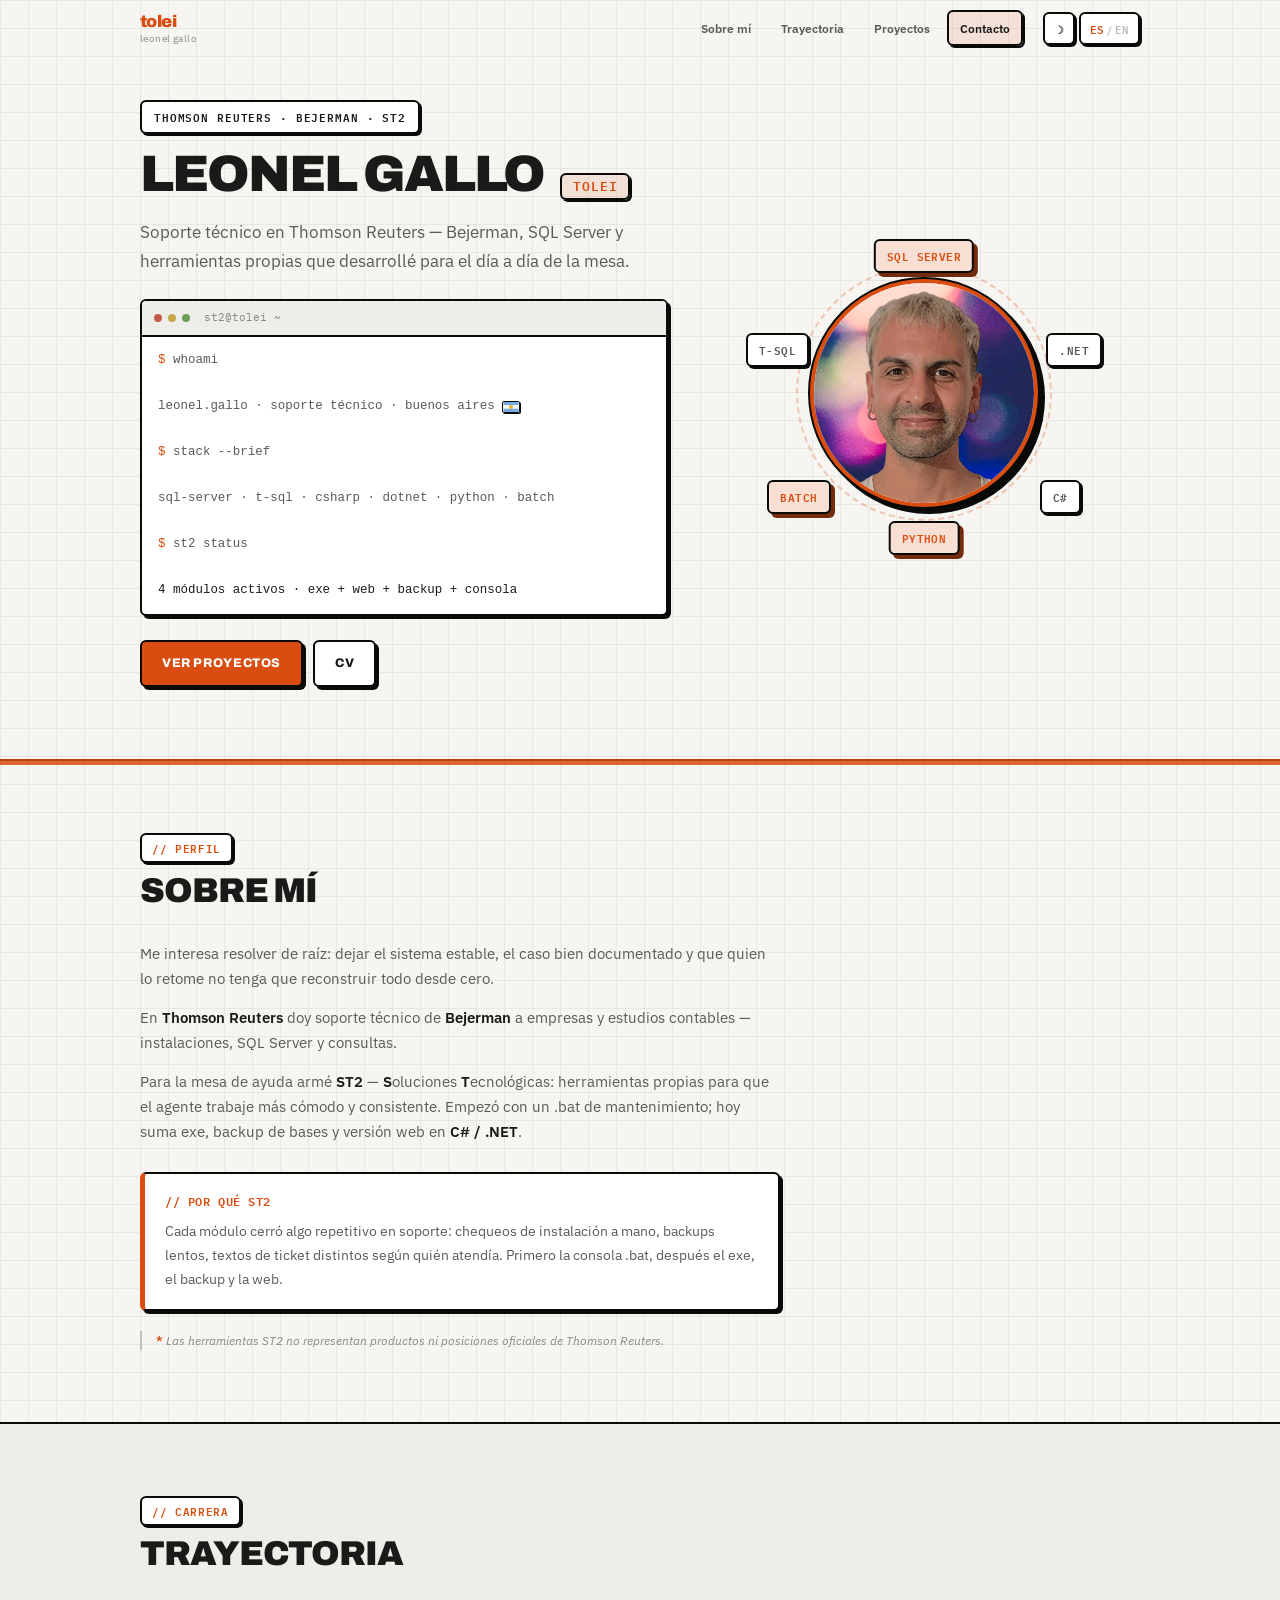
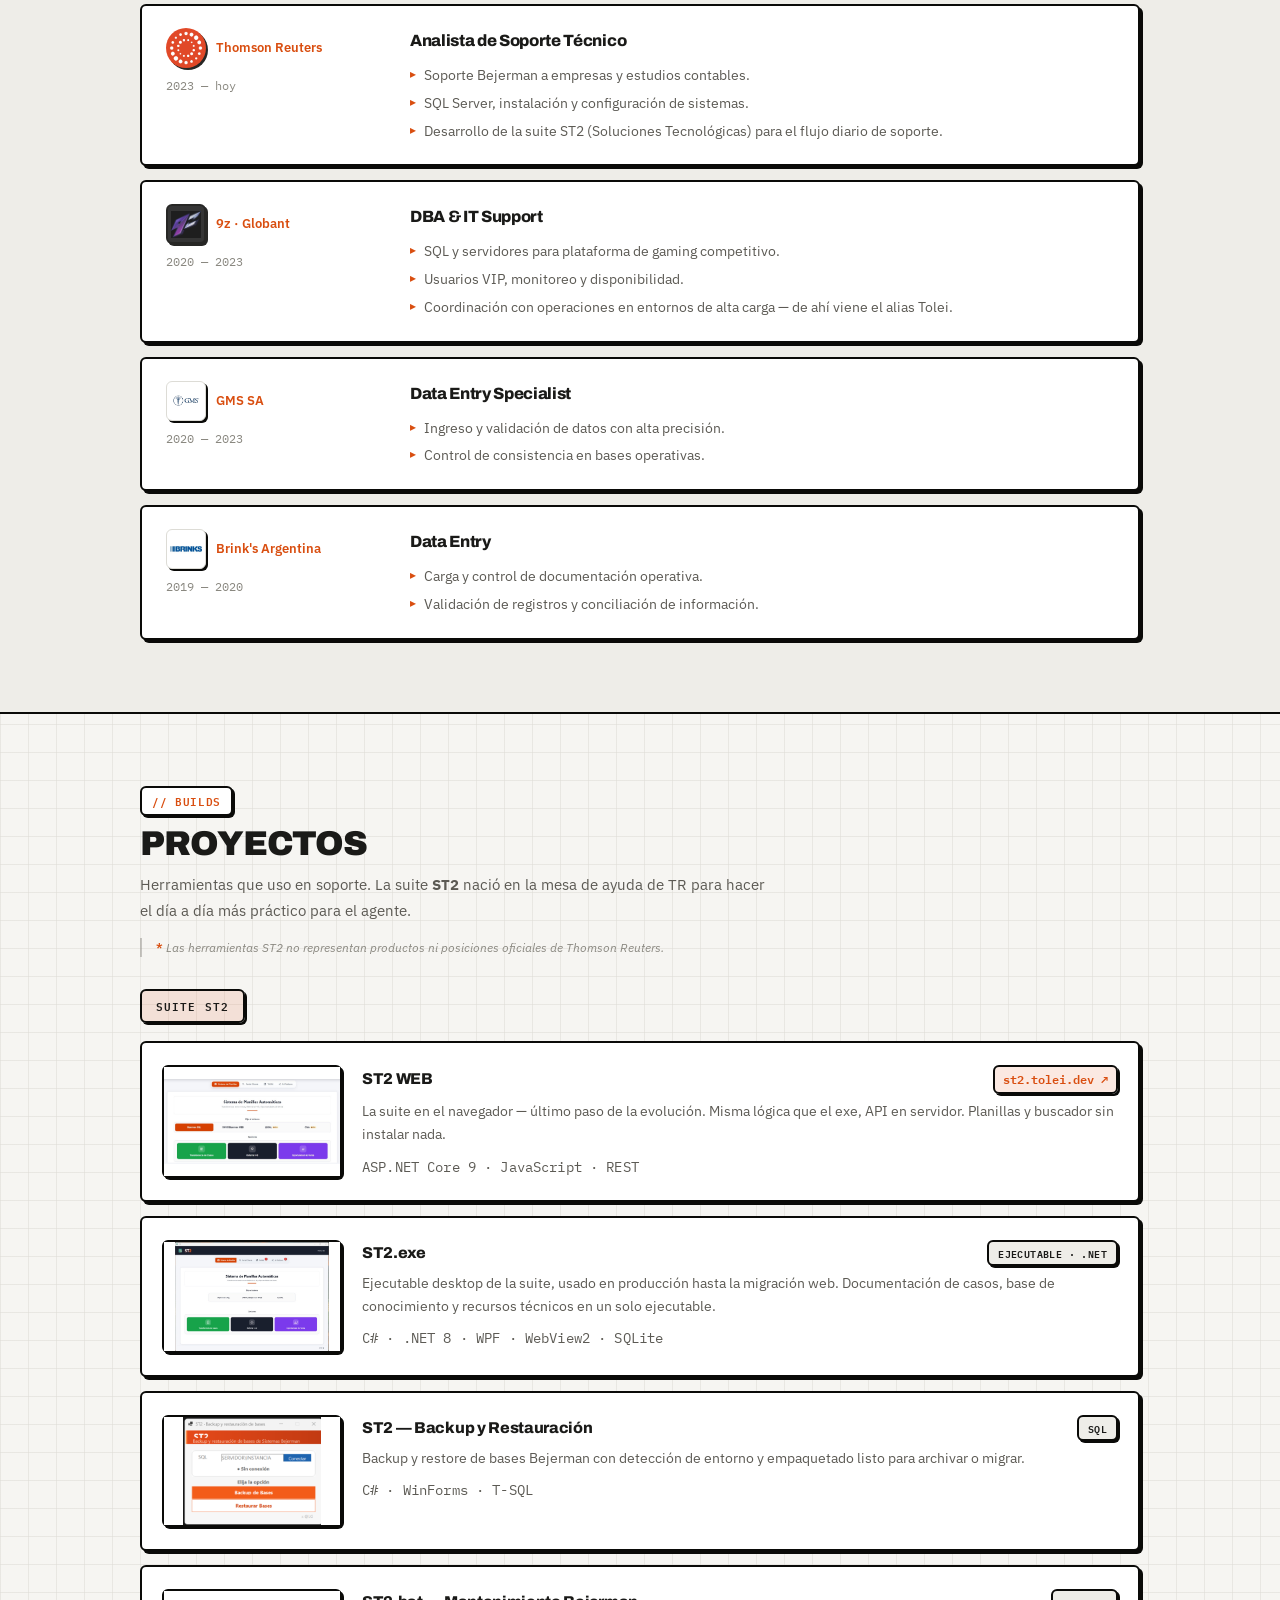
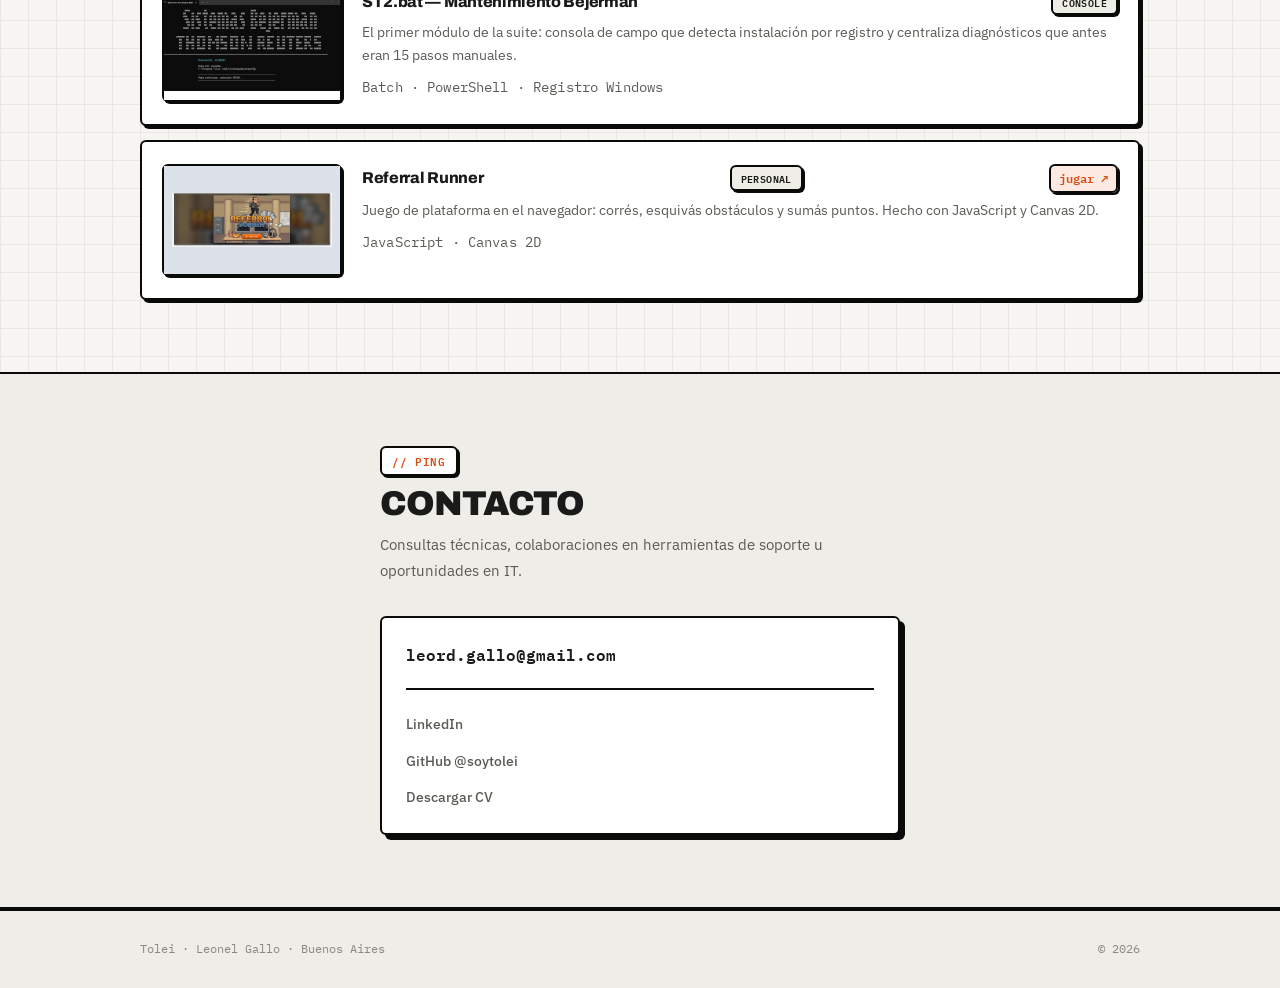
==== index.html @ 87547067 "Corregir Brinks a solo años, whoami con buenos aires + bandera y copy neutro. Separa ubicación del w" ====
<!DOCTYPE html>
<html lang="es" data-theme="light">
<head>
    <meta charset="UTF-8">
    <meta name="viewport" content="width=device-width, initial-scale=1.0">
    <title>Tolei | Leonel Gallo — Soporte IT, SQL & .NET</title>
    <meta name="description" content="Portfolio de Tolei (Leonel Gallo). Soporte Bejerman en Thomson Reuters, SQL Server y suite ST2 (.NET / Python). Buenos Aires.">
    <link rel="preconnect" href="https://fonts.googleapis.com">
    <link rel="preconnect" href="https://fonts.gstatic.com" crossorigin>
    <link href="https://fonts.googleapis.com/css2?family=Archivo:wght@700;800;900&family=Archivo+Black&family=IBM+Plex+Mono:wght@400;500;600&family=IBM+Plex+Sans:wght@400;500;600;700&display=swap" rel="stylesheet">
    <meta name="theme-color" content="#f6f5f2">
    <link rel="stylesheet" href="style.css">
    <script>
        (function () {
            var theme = localStorage.getItem('tolei-portfolio-theme') || 'light';
            document.documentElement.setAttribute('data-theme', theme);
        })();
    </script>
</head>
<body>
    <header class="site-header" id="navbar">
        <div class="wrap header-inner">
            <a href="#" class="brand">
                <span class="brand-mark">tolei</span>
                <span class="brand-sub" data-i18n="logo_sub">leonel gallo</span>
            </a>
            <button class="nav-toggle" aria-label="Menú" aria-expanded="false">
                <span></span><span></span>
            </button>
            <div class="header-end">
                <nav class="site-nav" aria-label="Principal">
                    <a href="#about" class="nav-link" data-i18n="nav_about">Sobre mí</a>
                    <a href="#experience" class="nav-link" data-i18n="nav_experience">Trayectoria</a>
                    <a href="#projects" class="nav-link" data-i18n="nav_projects">Proyectos</a>
                    <a href="#contact" class="nav-link" data-i18n="nav_contact">Contacto</a>
                </nav>
                <div class="header-utils">
                    <button class="util-btn theme-toggle" type="button" aria-label="Activar modo oscuro" data-theme="light">
                        <span class="theme-icon theme-icon-sun" aria-hidden="true">☀</span>
                        <span class="theme-icon theme-icon-moon" aria-hidden="true">☽</span>
                    </button>
                    <button class="util-btn lang-toggle" type="button" data-lang="es" aria-label="Cambiar idioma">
                        <span class="lang-label">ES</span><span class="lang-sep">/</span><span class="lang-alt">EN</span>
                    </button>
                </div>
            </div>
        </div>
    </header>

    <main>
        <section class="hero">
            <div class="wrap hero-layout">
                <div class="hero-main">
                    <p class="hero-eyebrow" data-i18n="hero_badge">Thomson Reuters · Bejerman · ST2</p>
                    <h1 class="hero-title">
                        <span class="hero-name" data-i18n="hero_name">Leonel Gallo</span>
                        <span class="hero-alias" data-i18n="hero_alias">Tolei</span>
                    </h1>
                    <p class="hero-lead" data-i18n="hero_subtitle">Soporte técnico en Thomson Reuters — Bejerman, SQL Server y herramientas propias que desarrollé para el día a día de la mesa.</p>
                    <div class="terminal" aria-label="Resumen técnico">
                        <div class="terminal-bar">
                            <span class="terminal-dot"></span>
                            <span class="terminal-dot"></span>
                            <span class="terminal-dot"></span>
                            <span class="terminal-title">st2@tolei ~</span>
                        </div>
                        <pre class="terminal-body"><code><span class="t-block"><span class="t-prompt">$</span> <span data-i18n="term_cmd1">whoami</span></span>
<span class="t-block t-out"><span data-i18n="term_out1">leonel.gallo · soporte técnico ·</span> <span class="t-loc"><span data-i18n="term_loc">buenos aires</span><img src="assets/flag-ar.svg" alt="" class="t-flag" width="18" height="12"></span></span>
<span class="t-block"><span class="t-prompt">$</span> <span data-i18n="term_cmd2">stack --brief</span></span>
<span class="t-block t-out" data-i18n="term_out2">sql-server · t-sql · csharp · dotnet · python · batch</span>
<span class="t-block"><span class="t-prompt">$</span> <span data-i18n="term_cmd3">st2 status</span></span>
<span class="t-block t-out t-accent" data-i18n="term_out3">4 módulos activos · exe + web + backup + consola</span></code></pre>
                    </div>
                    <div class="hero-actions">
                        <a href="#projects" class="btn btn-primary" data-i18n="hero_cta_projects">Ver proyectos</a>
                        <a href="CV2026.pdf" class="btn btn-ghost" download data-i18n="hero_cta_cv">CV</a>
                    </div>
                </div>
                <div class="hero-visual" aria-hidden="false">
                    <div class="avatar-ring">
                        <img src="leonel-photo.png" alt="Leonel Gallo — Tolei" class="avatar-img" width="232" height="232" loading="eager">
                    </div>
                    <div class="hero-chips" aria-hidden="true">
                        <span class="chip chip--accent" data-i18n="chip_sql">SQL Server</span>
                        <span class="chip" data-i18n="chip_dotnet">.NET</span>
                        <span class="chip" data-i18n="chip_csharp">C#</span>
                        <span class="chip chip--accent" data-i18n="chip_batch">Batch</span>
                        <span class="chip" data-i18n="chip_tsql">T-SQL</span>
                        <span class="chip chip--accent" data-i18n="chip_python">Python</span>
                    </div>
                </div>
            </div>
        </section>

        <section id="about" class="block">
            <div class="wrap">
                <header class="block-head">
                    <p class="block-eyebrow" data-i18n="about_eyebrow">// perfil</p>
                    <h2 class="block-title" data-i18n="about_title">Sobre mí</h2>
                </header>
                <div class="prose">
                    <p data-i18n="about_p1">Me interesa resolver de raíz: dejar el sistema estable, el caso bien documentado y que quien lo retome no tenga que reconstruir todo desde cero.</p>
                    <p data-i18n="about_p2">En <strong>Thomson Reuters</strong> doy soporte técnico de <strong>Bejerman</strong> a empresas y estudios contables — instalaciones, SQL Server y consultas.</p>
                    <p data-i18n="about_p3">Para la mesa de ayuda armé <strong>ST2</strong> — <strong>S</strong>oluciones <strong>T</strong>ecnológicas: herramientas propias para que el agente trabaje más cómodo y consistente. Empezó con un .bat de mantenimiento; hoy suma exe, backup de bases y versión web en <strong>C# / .NET</strong>.</p>
                </div>
                <aside class="note-card">
                    <p class="note-label" data-i18n="note_label">// por qué ST2</p>
                    <p data-i18n="note_body">Cada módulo cerró algo repetitivo en soporte: chequeos de instalación a mano, backups lentos, textos de ticket distintos según quién atendía. Primero la consola .bat, después el exe, el backup y la web.</p>
                </aside>
                <p class="disclaimer" data-i18n="st2_disclaimer">Las herramientas ST2 no representan productos ni posiciones oficiales de Thomson Reuters.</p>
            </div>
        </section>

        <section id="experience" class="block block--alt">
            <div class="wrap">
                <header class="block-head">
                    <p class="block-eyebrow" data-i18n="exp_eyebrow">// carrera</p>
                    <h2 class="block-title" data-i18n="exp_title">Trayectoria</h2>
                </header>
                <ol class="exp-list">
                    <li class="exp-row">
                        <div class="exp-meta">
                            <div class="exp-brand">
                                <a href="https://www.linkedin.com/company/thomson-reuters-argentina/" class="exp-logo-link" target="_blank" rel="noopener noreferrer" aria-label="Thomson Reuters en LinkedIn">
                                    <img src="assets/logos/thomson-reuters.png" alt="" class="exp-logo exp-logo--tr" width="40" height="40" loading="lazy">
                                </a>
                                <span class="exp-org">Thomson Reuters</span>
                            </div>
                            <time>2023 — <span data-i18n="exp_present">hoy</span></time>
                        </div>
                        <div class="exp-body">
                            <h3 data-i18n="exp_tr_title">Analista de Soporte Técnico</h3>
                            <ul>
                                <li data-i18n="exp_tr_b1">Soporte Bejerman a empresas y estudios contables.</li>
                                <li data-i18n="exp_tr_b2">SQL Server, instalación y configuración de sistemas.</li>
                                <li data-i18n="exp_tr_b3">Desarrollo de la suite ST2 (Soluciones Tecnológicas) para el flujo diario de soporte.</li>
                            </ul>
                        </div>
                    </li>
                    <li class="exp-row">
                        <div class="exp-meta">
                            <div class="exp-brand">
                                <a href="https://www.linkedin.com/company/9z-team" class="exp-logo-link" target="_blank" rel="noopener noreferrer" aria-label="9z Team en LinkedIn">
                                    <img src="assets/logos/9z.png" alt="" class="exp-logo exp-logo--9z" width="40" height="40" loading="lazy">
                                </a>
                                <span class="exp-org">9z · Globant</span>
                            </div>
                            <time>2020 — 2023</time>
                        </div>
                        <div class="exp-body">
                            <h3 data-i18n="exp_9z_title">DBA & IT Support</h3>
                            <ul>
                                <li data-i18n="exp_9z_b1">SQL y servidores para plataforma de gaming competitivo.</li>
                                <li data-i18n="exp_9z_b2">Usuarios VIP, monitoreo y disponibilidad.</li>
                                <li data-i18n="exp_9z_b3">Coordinación con operaciones en entornos de alta carga — de ahí viene el alias Tolei.</li>
                            </ul>
                        </div>
                    </li>
                    <li class="exp-row">
                        <div class="exp-meta">
                            <div class="exp-brand">
                                <a href="https://www.linkedin.com/company/gms-sa/" class="exp-logo-link" target="_blank" rel="noopener noreferrer" aria-label="GMS SA en LinkedIn">
                                    <img src="assets/logos/gms.png" alt="" class="exp-logo exp-logo--gms" width="40" height="40" loading="lazy">
                                </a>
                                <span class="exp-org">GMS SA</span>
                            </div>
                            <time>2020 — 2023</time>
                        </div>
                        <div class="exp-body">
                            <h3 data-i18n="exp_gms_title">Data Entry Specialist</h3>
                            <ul>
                                <li data-i18n="exp_gms_b1">Ingreso y validación de datos con alta precisión.</li>
                                <li data-i18n="exp_gms_b2">Control de consistencia en bases operativas.</li>
                            </ul>
                        </div>
                    </li>
                    <li class="exp-row">
                        <div class="exp-meta">
                            <div class="exp-brand">
                                <a href="https://www.linkedin.com/company/brinksargentina/" class="exp-logo-link" target="_blank" rel="noopener noreferrer" aria-label="Brink's Argentina en LinkedIn">
                                    <img src="assets/logos/brinks.png" alt="" class="exp-logo exp-logo--brinks" width="40" height="40" loading="lazy">
                                </a>
                                <span class="exp-org">Brink's Argentina</span>
                            </div>
                            <time>2019 — 2020</time>
                        </div>
                        <div class="exp-body">
                            <h3 data-i18n="exp_brinks_title">Data Entry</h3>
                            <ul>
                                <li data-i18n="exp_brinks_b1">Carga y control de documentación operativa.</li>
                                <li data-i18n="exp_brinks_b2">Validación de registros y conciliación de información.</li>
                            </ul>
                        </div>
                    </li>
                </ol>
            </div>
        </section>

        <section id="projects" class="block">
            <div class="wrap">
                <header class="block-head">
                    <p class="block-eyebrow" data-i18n="projects_eyebrow">// builds</p>
                    <h2 class="block-title" data-i18n="projects_title">Proyectos</h2>
                    <p class="block-lead" data-i18n="projects_lead">Herramientas que uso en soporte. La suite <strong>ST2</strong> nació en la mesa de ayuda de TR para hacer el día a día más práctico para el agente.</p>
                    <p class="disclaimer" data-i18n="projects_disclaimer">Las herramientas ST2 no representan productos ni posiciones oficiales de Thomson Reuters.</p>
                </header>

                <h3 class="group-label" data-i18n="group_st2">Suite ST2</h3>
                <div class="work-list">
                    <article class="work-item work-item--featured">
                        <a class="work-thumb work-thumb--hover" href="https://st2.tolei.dev" target="_blank" rel="noopener noreferrer" aria-label="ST2 WEB">
                            <img class="work-thumb__cover" src="assets/projects/media/st2-web.png" alt="ST2 WEB" loading="lazy">
                            <span class="work-thumb__preview" aria-hidden="true">
                                <img data-src="assets/projects/media/st2-web-hover.gif" alt="">
                            </span>
                        </a>
                        <div class="work-body">
                            <div class="work-top">
                                <h4 data-i18n="proj_st2web_title">ST2 WEB</h4>
                                <a href="https://st2.tolei.dev" class="work-link" target="_blank" rel="noopener noreferrer" data-i18n="link_live">st2.tolei.dev ↗</a>
                            </div>
                            <p data-i18n="proj_st2web_p1">La suite en el navegador — último paso de la evolución. Misma lógica que el exe, API en servidor. Planillas y buscador sin instalar nada.</p>
                            <p class="work-stack">ASP.NET Core 9 · JavaScript · REST</p>
                        </div>
                    </article>

                    <article class="work-item work-item--featured">
                        <div class="work-thumb work-thumb--hover" tabindex="0" role="img" aria-label="ST2.exe">
                            <img class="work-thumb__cover" src="assets/projects/media/st2-desktop.jpg" alt="ST2.exe — Sistema de Planillas Automáticas" loading="lazy">
                        </div>
                        <div class="work-body">
                            <div class="work-top">
                                <h4 data-i18n="proj_st2_title">ST2.exe</h4>
                                <span class="work-tag" data-i18n="proj_st2_badge">Ejecutable · .NET</span>
                            </div>
                            <p data-i18n="proj_st2_p1">Ejecutable desktop de la suite, usado en producción hasta la migración web. Documentación de casos, base de conocimiento y recursos técnicos en un solo ejecutable.</p>
                            <p class="work-stack">C# · .NET 8 · WPF · WebView2 · SQLite</p>
                        </div>
                    </article>

                    <article class="work-item work-item--featured">
                        <div class="work-thumb work-thumb--hover" tabindex="0" role="img" aria-label="ST2 Backup">
                            <img class="work-thumb__cover" src="assets/projects/media/sbbackup.png" alt="ST2 Backup y Restauración" loading="lazy">
                            <span class="work-thumb__preview" aria-hidden="true">
                                <img data-src="assets/projects/media/sbbackup-hover.gif" alt="">
                            </span>
                        </div>
                        <div class="work-body">
                            <div class="work-top">
                                <h4 data-i18n="proj_sbbackup_title">ST2 — Backup y Restauración</h4>
                                <span class="work-tag">SQL</span>
                            </div>
                            <p data-i18n="proj_sbbackup_p1">Backup y restore de bases Bejerman con detección de entorno y empaquetado listo para archivar o migrar.</p>
                            <p class="work-stack">C# · WinForms · T-SQL</p>
                        </div>
                    </article>

                    <article class="work-item work-item--featured">
                        <div class="work-thumb work-thumb--hover" tabindex="0" role="img" aria-label="ST2.bat">
                            <img class="work-thumb__cover" src="assets/projects/media/st2-bat.png" alt="ST2.bat" loading="lazy">
                            <span class="work-thumb__preview" aria-hidden="true">
                                <img data-src="assets/projects/media/st2-bat-hover.gif" alt="">
                            </span>
                        </div>
                        <div class="work-body">
                            <div class="work-top">
                                <h4 data-i18n="proj_st2bat_title">ST2.bat — Mantenimiento Bejerman</h4>
                                <span class="work-tag">Console</span>
                            </div>
                            <p data-i18n="proj_st2bat_p1">El primer módulo de la suite: consola de campo que detecta instalación por registro y centraliza diagnósticos que antes eran 15 pasos manuales.</p>
                            <p class="work-stack">Batch · PowerShell · Registro Windows</p>
                        </div>
                    </article>

                    <article class="work-item work-item--featured">
                        <a class="work-thumb work-thumb--hover work-thumb--game" href="https://referralrunner.tolei.dev" target="_blank" rel="noopener noreferrer" aria-label="Referral Runner">
                            <img class="work-thumb__cover" src="assets/projects/media/referral-runner.png" alt="Referral Runner" loading="lazy">
                            <span class="work-thumb__preview" aria-hidden="true">
                                <img data-src="assets/projects/media/referral-runner-hover.gif" alt="">
                            </span>
                        </a>
                        <div class="work-body">
                            <div class="work-top">
                                <h4 data-i18n="proj_game_title">Referral Runner</h4>
                                <span class="work-tag" data-i18n="proj_game_badge">Personal</span>
                                <a href="https://referralrunner.tolei.dev" class="work-link" target="_blank" rel="noopener noreferrer" data-i18n="link_play">jugar ↗</a>
                            </div>
                            <p data-i18n="proj_game_p1">Juego de plataforma en el navegador: corrés, esquivás obstáculos y sumás puntos. Hecho con JavaScript y Canvas 2D.</p>
                            <p class="work-stack">JavaScript · Canvas 2D</p>
                        </div>
                    </article>

                </div>
            </div>
        </section>

        <section id="contact" class="block block--alt">
            <div class="wrap contact-wrap">
                <header class="block-head">
                    <p class="block-eyebrow" data-i18n="contact_eyebrow">// ping</p>
                    <h2 class="block-title" data-i18n="contact_title">Contacto</h2>
                    <p class="block-lead" data-i18n="contact_subtitle">Consultas técnicas, colaboraciones en herramientas de soporte u oportunidades en IT.</p>
                </header>
                <div class="contact-panel">
                    <a href="mailto:leord.gallo@gmail.com" class="contact-primary">leord.gallo@gmail.com</a>
                    <ul class="contact-channels">
                        <li><a href="https://www.linkedin.com/in/l-gallo/" target="_blank" rel="noopener noreferrer">LinkedIn</a></li>
                        <li><a href="https://github.com/soytolei" target="_blank" rel="noopener noreferrer">GitHub @soytolei</a></li>
                        <li><a href="CV2026.pdf" download data-i18n="cv_button">Descargar CV</a></li>
                    </ul>
                </div>
            </div>
        </section>
    </main>

    <footer class="site-footer">
        <div class="wrap footer-inner">
            <p data-i18n="footer_text">Tolei · Leonel Gallo · Buenos Aires</p>
            <p class="footer-year">© 2026</p>
        </div>
    </footer>

    <script src="main.js"></script>
</body>
</html>
---- style.css ----
:root {
    --accent: #F35C19;
    --accent-dim: rgba(243, 92, 25, 0.14);
    --accent-hot: #ff6b2e;
    --ink: #0a0a08;
    --ink-muted: #2a2a26;
    --bg: #0e0e0c;
    --bg-alt: #141412;
    --surface: #1a1a17;
    --border: #2e2e2a;
    --border-soft: #232320;
    --text: #e8e6e1;
    --text-muted: #8a8880;
    --text-dim: #5c5a54;
    --header-bg: rgba(14, 14, 12, 0.94);
    --font: 'IBM Plex Sans', system-ui, sans-serif;
    --display: 'Archivo', 'IBM Plex Sans', system-ui, sans-serif;
    --mono: 'IBM Plex Mono', ui-monospace, monospace;
    --wrap: 1040px;
    --gap: 24px;
    --radius: 6px;
    --stroke: 2px;
    --shadow-sm: 2px 2px 0 var(--ink);
    --shadow: 4px 4px 0 var(--ink);
    --shadow-lg: 6px 6px 0 var(--ink);
    --shadow-accent: 4px 4px 0 color-mix(in srgb, var(--accent) 50%, var(--ink));
}

[data-theme="light"] {
    --accent: #d94e10;
    --accent-dim: rgba(217, 78, 16, 0.12);
    --accent-hot: #e85a14;
    --ink: #0a0a08;
    --ink-muted: #3a3a36;
    --bg: #f6f5f2;
    --bg-alt: #eeede8;
    --surface: #ffffff;
    --border: #c8c6bf;
    --border-soft: #dddcd6;
    --text: #1a1a18;
    --text-muted: #5c5a54;
    --text-dim: #8a8880;
    --header-bg: rgba(246, 245, 242, 0.96);
    --shadow-sm: 2px 2px 0 var(--ink);
    --shadow: 3px 3px 0 var(--ink);
    --shadow-lg: 5px 5px 0 var(--ink);
}

*, *::before, *::after { box-sizing: border-box; margin: 0; padding: 0; }

html {
    scroll-behavior: smooth;
    scroll-padding-top: 72px;
}

body {
    font-family: var(--font);
    font-size: 1rem;
    line-height: 1.65;
    color: var(--text);
    background-color: var(--bg);
    background-image:
        linear-gradient(color-mix(in srgb, var(--border-soft) 55%, transparent) 1px, transparent 1px),
        linear-gradient(90deg, color-mix(in srgb, var(--border-soft) 55%, transparent) 1px, transparent 1px);
    background-size: 28px 28px;
    -webkit-font-smoothing: antialiased;
}

a { color: inherit; }

.wrap {
    max-width: var(--wrap);
    margin: 0 auto;
    padding: 0 20px;
}

/* ── Header ── */
.site-header {
    position: fixed;
    top: 0;
    left: 0;
    right: 0;
    z-index: 100;
    border-bottom: 1px solid transparent;
    transition: border-color 0.2s, background 0.2s;
}

.site-header.scrolled {
    background: var(--header-bg);
    border-bottom: var(--stroke) solid var(--ink);
    backdrop-filter: blur(10px);
    box-shadow: 0 4px 0 color-mix(in srgb, var(--ink) 25%, transparent);
}

.header-inner {
    display: flex;
    align-items: center;
    justify-content: space-between;
    height: 56px;
    gap: 16px;
}

.brand {
    display: flex;
    flex-direction: column;
    text-decoration: none;
    line-height: 1.2;
}

.brand-mark {
    font-family: var(--display);
    font-size: 1.05rem;
    font-weight: 900;
    color: var(--accent);
    letter-spacing: -0.03em;
    text-transform: lowercase;
}

.brand-sub {
    font-size: 0.65rem;
    color: var(--text-dim);
    text-transform: lowercase;
    letter-spacing: 0.04em;
}

.header-end {
    display: flex;
    align-items: center;
    gap: 20px;
}

.site-nav {
    display: flex;
    gap: 4px;
}

.site-nav a {
    text-decoration: none;
    font-size: 0.78rem;
    font-weight: 600;
    color: var(--text-muted);
    padding: 6px 11px;
    border-radius: var(--radius);
    border: 2px solid transparent;
    transition: color 0.15s, background 0.15s, border-color 0.15s, box-shadow 0.15s, transform 0.15s;
}

.site-nav a:hover {
    color: var(--text);
    border-color: var(--ink);
    box-shadow: var(--shadow-sm);
    transform: translate(-1px, -1px);
}

.site-nav a.is-active {
    color: var(--text);
    background: var(--accent-dim);
    border-color: var(--ink);
    box-shadow: var(--shadow-sm);
}

.header-utils {
    display: flex;
    gap: 4px;
}

.util-btn {
    font-family: var(--mono);
    font-size: 0.7rem;
    font-weight: 600;
    padding: 5px 9px;
    border: var(--stroke) solid var(--ink);
    border-radius: var(--radius);
    background: var(--surface);
    color: var(--text-muted);
    cursor: pointer;
    box-shadow: var(--shadow-sm);
    transition: border-color 0.15s, color 0.15s, transform 0.15s, box-shadow 0.15s;
}

.util-btn:hover {
    color: var(--text);
    transform: translate(-1px, -1px);
    box-shadow: var(--shadow);
}

.util-btn:active {
    transform: translate(1px, 1px);
    box-shadow: none;
}

.lang-toggle .lang-sep { opacity: 0.35; margin: 0 2px; }
.lang-toggle[data-lang="es"] .lang-label { color: var(--accent); }
.lang-toggle[data-lang="es"] .lang-alt { opacity: 0.4; }
.lang-toggle[data-lang="en"] .lang-alt { color: var(--accent); }
.lang-toggle[data-lang="en"] .lang-label { opacity: 0.4; }

.theme-toggle[data-theme="dark"] .theme-icon-sun { display: inline; }
.theme-toggle[data-theme="dark"] .theme-icon-moon { display: none; }
.theme-toggle[data-theme="light"] .theme-icon-sun { display: none; }
.theme-toggle[data-theme="light"] .theme-icon-moon { display: inline; }

.nav-toggle {
    display: none;
    flex-direction: column;
    justify-content: center;
    gap: 5px;
    width: 38px;
    height: 38px;
    border: var(--stroke) solid var(--ink);
    border-radius: var(--radius);
    background: var(--surface);
    box-shadow: var(--shadow-sm);
    cursor: pointer;
    padding: 8px;
}

.nav-toggle span {
    display: block;
    height: 1.5px;
    background: var(--text);
    transition: transform 0.2s, opacity 0.2s;
}

.nav-toggle.open span:first-child { transform: translateY(6.5px) rotate(45deg); }
.nav-toggle.open span:last-child { transform: translateY(-6.5px) rotate(-45deg); }

/* ── Buttons ── */
.btn {
    display: inline-flex;
    align-items: center;
    padding: 11px 20px;
    font-family: var(--display);
    font-size: 0.78rem;
    font-weight: 800;
    text-decoration: none;
    text-transform: uppercase;
    letter-spacing: 0.05em;
    border-radius: var(--radius);
    border: var(--stroke) solid var(--ink);
    box-shadow: var(--shadow);
    transition: background 0.15s, border-color 0.15s, color 0.15s, transform 0.15s, box-shadow 0.15s;
    cursor: pointer;
}

.btn:hover {
    transform: translate(-2px, -2px);
    box-shadow: var(--shadow-lg);
}

.btn:active {
    transform: translate(2px, 2px);
    box-shadow: none;
}

.btn-primary {
    background: var(--accent);
    color: #fff;
    border-color: var(--ink);
}

.btn-primary:hover {
    background: var(--accent-hot);
}

.btn-ghost {
    color: var(--text);
    border-color: var(--ink);
    background: var(--surface);
}

.btn-ghost:hover {
    color: var(--text);
    background: var(--bg-alt);
}

/* ── Hero ── */
.hero {
    padding: 100px 0 72px;
    border-bottom: var(--stroke) solid var(--ink);
    overflow: visible;
    position: relative;
}

.hero::after {
    content: '';
    position: absolute;
    bottom: -6px;
    left: 0;
    right: 0;
    height: 6px;
    background: var(--accent);
    opacity: 0.85;
    pointer-events: none;
}

.hero-layout {
    display: grid;
    grid-template-columns: 1.1fr 0.9fr;
    gap: 40px;
    align-items: center;
}

.hero-eyebrow {
    display: inline-block;
    font-family: var(--mono);
    font-size: 0.68rem;
    font-weight: 600;
    color: var(--text);
    letter-spacing: 0.08em;
    text-transform: uppercase;
    margin-bottom: 16px;
    padding: 6px 12px;
    border: var(--stroke) solid var(--ink);
    border-radius: var(--radius);
    background: var(--surface);
    box-shadow: var(--shadow-sm);
}

.hero-title {
    display: flex;
    flex-wrap: wrap;
    align-items: baseline;
    gap: 12px 16px;
    margin-bottom: 18px;
    line-height: 1;
}

.hero-name {
    font-family: var(--display);
    font-size: clamp(2.2rem, 5.5vw, 3.2rem);
    font-weight: 900;
    letter-spacing: -0.04em;
    line-height: 0.95;
    text-transform: uppercase;
}

.hero-alias {
    font-family: var(--mono);
    font-size: 0.82rem;
    font-weight: 600;
    color: var(--accent);
    padding: 5px 11px;
    border: var(--stroke) solid var(--ink);
    border-radius: var(--radius);
    background: var(--accent-dim);
    box-shadow: var(--shadow-sm);
    text-transform: uppercase;
    letter-spacing: 0.06em;
}

.hero-lead {
    font-size: 1.05rem;
    color: var(--text-muted);
    max-width: 52ch;
    margin-bottom: 24px;
    line-height: 1.7;
}

.hero-lead strong { color: var(--text); font-weight: 600; }

.terminal {
    border: var(--stroke) solid var(--ink);
    border-radius: var(--radius);
    background: var(--surface);
    margin-bottom: 24px;
    overflow: hidden;
    box-shadow: var(--shadow);
}

.terminal-bar {
    display: flex;
    align-items: center;
    gap: 6px;
    padding: 8px 12px;
    border-bottom: var(--stroke) solid var(--ink);
    background: var(--bg-alt);
}

.terminal-dot {
    width: 8px;
    height: 8px;
    border-radius: 50%;
    background: var(--border);
}

.terminal-dot:first-child { background: #c45c4a; }
.terminal-dot:nth-child(2) { background: #c4a84a; }
.terminal-dot:nth-child(3) { background: #6a9e5a; }

.terminal-title {
    margin-left: 8px;
    font-family: var(--mono);
    font-size: 0.68rem;
    color: var(--text-dim);
}

.terminal-body {
    padding: 14px 16px;
    font-family: var(--mono);
    font-size: 0.78rem;
    line-height: 1.55;
    overflow-x: auto;
    color: var(--text-muted);
}

.terminal-body code { white-space: pre-wrap; }

.t-block {
    display: block;
    margin-bottom: 0.42em;
}

.t-block:last-child { margin-bottom: 0; }

.t-loc {
    display: inline-flex;
    align-items: center;
    gap: 7px;
    white-space: nowrap;
}

.t-flag {
    display: block;
    flex-shrink: 0;
    border: 1px solid var(--ink);
    border-radius: 2px;
    box-shadow: 1px 1px 0 var(--ink);
    image-rendering: pixelated;
}

.t-prompt { color: var(--accent); }
.t-out { color: var(--text-muted); }
.t-accent { color: var(--text); }

.hero-actions {
    display: flex;
    flex-wrap: wrap;
    gap: 10px;
}

/* Avatar + chips */
.hero-visual {
    position: relative;
    display: flex;
    justify-content: center;
    align-items: center;
    min-height: 320px;
    width: 100%;
    max-width: 340px;
    margin-inline: auto;
    overflow: visible;
}

.avatar-ring {
    width: min(232px, 50vw);
    height: min(232px, 50vw);
    border-radius: 50%;
    padding: 4px;
    background: var(--accent);
    border: var(--stroke) solid var(--ink);
    position: relative;
    z-index: 1;
    flex-shrink: 0;
    box-shadow: var(--shadow-lg);
    transition: box-shadow 0.25s ease, transform 0.25s ease;
}

.avatar-ring::before {
    content: '';
    position: absolute;
    inset: -14px;
    border-radius: 50%;
    border: 2px dashed color-mix(in srgb, var(--accent) 40%, transparent);
    z-index: -1;
    pointer-events: none;
    opacity: 0.7;
}

.hero-visual:hover .avatar-ring {
    transform: translate(-3px, -3px);
    box-shadow: 8px 8px 0 var(--ink);
}

[data-theme="light"] .avatar-ring {
    box-shadow: var(--shadow-lg);
}

[data-theme="light"] .hero-visual:hover .avatar-ring {
    box-shadow: 8px 8px 0 var(--ink);
}

.avatar-img {
    width: 100%;
    height: 100%;
    border-radius: 50%;
    object-fit: cover;
    object-position: center 38%;
    display: block;
    background: var(--surface);
    box-shadow: inset 0 0 0 1px rgba(255, 255, 255, 0.06);
    filter: contrast(1.03) saturate(1.05);
}

.hero-chips {
    position: absolute;
    inset: -8px;
    z-index: 3;
    pointer-events: none;
}

.chip {
    position: absolute;
    z-index: 3;
    font-family: var(--mono);
    font-size: 0.68rem;
    font-weight: 600;
    padding: 6px 11px;
    border-radius: var(--radius);
    border: var(--stroke) solid var(--ink);
    background: var(--surface);
    color: var(--text-muted);
    white-space: nowrap;
    letter-spacing: 0.04em;
    text-transform: uppercase;
    box-shadow: var(--shadow-sm);
    animation: chip-float 5s ease-in-out infinite;
}

.chip--accent {
    color: var(--accent);
    border-color: var(--ink);
    background: color-mix(in srgb, var(--surface) 82%, var(--accent) 18%);
    box-shadow: var(--shadow-accent);
}

[data-theme="light"] .chip {
    box-shadow: var(--shadow-sm);
}

[data-theme="light"] .chip--accent {
    box-shadow: var(--shadow-accent);
}

.chip:nth-child(1) { top: 4%; left: 50%; transform: translateX(-50%); animation-name: chip-float-center; }
.chip:nth-child(2) { top: 32%; right: 0; animation-delay: 0.7s; }
.chip:nth-child(3) { bottom: 14%; right: 6%; animation-delay: 1.4s; }
.chip:nth-child(4) { bottom: 14%; left: 6%; animation-delay: 2.1s; }
.chip:nth-child(5) { top: 32%; left: 0; animation-delay: 2.8s; }
.chip:nth-child(6) { bottom: 2%; left: 50%; transform: translateX(-50%); animation-delay: 3.5s; animation-name: chip-float-center; }

@keyframes chip-float {
    0%, 100% { transform: translateY(0); }
    50% { transform: translateY(-5px); }
}

@keyframes chip-float-center {
    0%, 100% { transform: translateX(-50%) translateY(0); }
    50% { transform: translateX(-50%) translateY(-5px); }
}

/* ── Blocks ── */
.block {
    padding: 72px 0;
}

.block--alt {
    background: var(--bg-alt);
    border-top: var(--stroke) solid var(--ink);
    border-bottom: var(--stroke) solid var(--ink);
}

.block-head {
    margin-bottom: 32px;
    max-width: 640px;
}

.block-eyebrow {
    display: inline-block;
    font-family: var(--mono);
    font-size: 0.68rem;
    font-weight: 600;
    color: var(--accent);
    letter-spacing: 0.06em;
    text-transform: uppercase;
    margin-bottom: 10px;
    padding: 4px 10px;
    border: var(--stroke) solid var(--ink);
    border-radius: var(--radius);
    background: var(--surface);
    box-shadow: var(--shadow-sm);
}

.block-title {
    font-family: var(--display);
    font-size: clamp(1.65rem, 3.5vw, 2.15rem);
    font-weight: 900;
    letter-spacing: -0.03em;
    text-transform: uppercase;
    line-height: 1.05;
    margin-bottom: 10px;
}

.block-lead {
    font-size: 0.95rem;
    color: var(--text-muted);
    line-height: 1.7;
}

.prose {
    max-width: 640px;
    margin-bottom: 28px;
}

.prose p {
    margin-bottom: 14px;
    color: var(--text-muted);
    font-size: 0.95rem;
}

.prose strong { color: var(--text); font-weight: 600; }

.note-card {
    max-width: 640px;
    padding: 18px 20px;
    border: var(--stroke) solid var(--ink);
    border-left: 5px solid var(--accent);
    background: var(--surface);
    border-radius: var(--radius);
    box-shadow: var(--shadow);
}

.note-label {
    font-family: var(--mono);
    font-size: 0.72rem;
    font-weight: 600;
    color: var(--accent);
    margin-bottom: 8px;
    text-transform: uppercase;
    letter-spacing: 0.05em;
}

.note-card p:last-child {
    font-size: 0.9rem;
    color: var(--text-muted);
    line-height: 1.65;
}

.disclaimer {
    margin-top: 16px;
    max-width: 640px;
    font-family: var(--font);
    font-size: 0.76rem;
    font-style: italic;
    font-weight: 400;
    color: var(--text-dim);
    line-height: 1.6;
    padding: 0 0 0 14px;
    border: none;
    border-left: 2px solid color-mix(in srgb, var(--text-dim) 45%, transparent);
    border-radius: 0;
    background: transparent;
    box-shadow: none;
}

.disclaimer::before {
    content: '* ';
    font-style: normal;
    font-weight: 600;
    color: var(--accent);
}

#projects .disclaimer {
    margin-top: 14px;
}

#about .disclaimer {
    margin-top: 20px;
}

/* ── Experience ── */
.exp-list {
    list-style: none;
    display: flex;
    flex-direction: column;
    gap: 14px;
}

.exp-row {
    display: grid;
    grid-template-columns: minmax(180px, 220px) 1fr;
    gap: 24px;
    padding: 22px 24px;
    border: var(--stroke) solid var(--ink);
    border-radius: var(--radius);
    background: var(--surface);
    box-shadow: var(--shadow);
    transition: transform 0.2s ease, box-shadow 0.2s ease;
}

.exp-row:hover {
    transform: translate(-2px, -2px);
    box-shadow: var(--shadow-lg);
}

.exp-meta {
    display: flex;
    flex-direction: column;
    gap: 8px;
}

.exp-brand {
    display: flex;
    align-items: center;
    gap: 10px;
}

.exp-brand .exp-org {
    line-height: 1.25;
}

.exp-logo-link {
    display: inline-flex;
    flex-shrink: 0;
    line-height: 0;
    border-radius: var(--radius);
    position: relative;
    transition: transform 0.2s ease, box-shadow 0.2s ease;
}

.exp-logo-link::after {
    content: '';
    position: absolute;
    inset: 0;
    border-radius: inherit;
    border: 2px solid transparent;
    background: color-mix(in srgb, var(--accent) 0%, transparent);
    transition: background 0.2s ease, border-color 0.2s ease;
    pointer-events: none;
}

.exp-logo-link:hover,
.exp-logo-link:focus-visible {
    transform: translate(-2px, -2px);
    box-shadow: var(--shadow-sm);
}

.exp-logo-link:hover::after,
.exp-logo-link:focus-visible::after {
    background: color-mix(in srgb, var(--accent) 22%, transparent);
    border-color: color-mix(in srgb, var(--accent) 65%, var(--ink));
}

.exp-logo-link:focus-visible {
    outline: 2px solid var(--accent);
    outline-offset: 2px;
}

.exp-logo {
    width: 40px;
    height: 40px;
    flex-shrink: 0;
    object-fit: contain;
    opacity: 0.88;
    filter: grayscale(0.08);
    transition: opacity 0.2s ease, filter 0.2s ease, box-shadow 0.2s ease;
    padding: 4px;
    border-radius: var(--radius);
    background: var(--bg);
    border: var(--stroke) solid var(--ink);
    box-shadow: var(--shadow-sm);
}

.exp-logo-link:hover .exp-logo,
.exp-logo-link:focus-visible .exp-logo {
    opacity: 1;
    filter: none;
    box-shadow: var(--shadow);
}

.exp-logo-link:has(.exp-logo--tr) {
    border-radius: 50%;
}

.exp-logo--tr {
    border-radius: 50%;
    padding: 0;
    object-fit: cover;
    background: #e87722;
    border: none;
}

.exp-logo--gms {
    background: #fff;
    border-radius: 6px;
    padding: 4px;
    filter: none;
    opacity: 1;
}

[data-theme="light"] .exp-logo--gms {
    background: #fff;
    border: 1px solid var(--border-soft);
    opacity: 1;
}

.exp-logo--brinks {
    background: #fff;
    border-radius: 6px;
    padding: 3px;
    filter: none;
    opacity: 1;
}

[data-theme="light"] .exp-logo--brinks {
    background: #fff;
    border: 1px solid var(--border-soft);
    opacity: 1;
}

.exp-logo--9z {
    border-radius: 6px;
    background: #0a0a0a;
    padding: 3px;
}

[data-theme="light"] .exp-logo--9z {
    background: #1a1a1a;
}

.exp-logo-fallback {
    display: inline-flex;
    align-items: center;
    justify-content: center;
    width: 34px;
    height: 34px;
    font-family: var(--mono);
    font-size: 0.62rem;
    font-weight: 700;
    color: var(--text-dim);
    border: 1px solid var(--border-soft);
    border-radius: 4px;
    opacity: 0.55;
    margin-bottom: 2px;
}

.exp-row:hover .exp-logo-fallback {
    opacity: 0.9;
    color: var(--accent);
    border-color: var(--accent-dim);
}

.exp-meta time {
    font-family: var(--mono);
    font-size: 0.75rem;
    color: var(--text-dim);
    font-variant-numeric: tabular-nums;
}

.exp-org {
    font-size: 0.8rem;
    font-weight: 600;
    color: var(--accent);
}

.exp-body h3 {
    font-family: var(--display);
    font-size: 1.02rem;
    font-weight: 800;
    margin-bottom: 10px;
    letter-spacing: -0.02em;
}

.exp-body ul {
    list-style: none;
    display: flex;
    flex-direction: column;
    gap: 6px;
}

.exp-body li {
    font-size: 0.88rem;
    color: var(--text-muted);
    padding-left: 14px;
    position: relative;
    line-height: 1.55;
}

.exp-body li::before {
    content: '▸';
    position: absolute;
    left: 0;
    color: var(--accent);
    font-size: 0.75rem;
}

/* ── Projects ── */
.group-label {
    display: inline-block;
    font-family: var(--mono);
    font-size: 0.7rem;
    font-weight: 600;
    text-transform: uppercase;
    letter-spacing: 0.1em;
    color: var(--text);
    margin: 40px 0 18px;
    padding: 6px 14px;
    border: var(--stroke) solid var(--ink);
    border-radius: var(--radius);
    background: var(--accent-dim);
    box-shadow: var(--shadow-sm);
}

.group-label:first-of-type { margin-top: 0; }

.work-list {
    display: flex;
    flex-direction: column;
    gap: 14px;
    background: transparent;
    border: none;
    border-radius: 0;
    overflow: visible;
}

.work-item {
    display: grid;
    grid-template-columns: 180px 1fr;
    gap: 20px;
    padding: 20px 22px;
    background: var(--surface);
    border: var(--stroke) solid var(--ink);
    border-radius: var(--radius);
    box-shadow: var(--shadow);
    align-items: start;
    position: relative;
    z-index: 1;
}

.work-item:has(.work-thumb--hover:hover),
.work-item:has(.work-thumb--hover:focus-within) {
    z-index: 5;
}

.work-item--featured {
    grid-template-columns: 180px 1fr;
    padding: 22px 20px;
}

.work-item--compact {
    grid-template-columns: 1fr;
}

.work-thumb {
    display: block;
    border: var(--stroke) solid var(--ink);
    border-radius: var(--radius);
    overflow: hidden;
    background: var(--bg-alt);
    aspect-ratio: 16 / 10;
    text-decoration: none;
    position: relative;
    box-shadow: var(--shadow-sm);
}

.work-thumb img {
    width: 100%;
    height: 100%;
    object-fit: contain;
    display: block;
    background: var(--surface);
}

.work-thumb--hover {
    cursor: zoom-in;
    transition: transform 0.28s ease, box-shadow 0.28s ease;
    transform-origin: left center;
    z-index: 1;
    overflow: visible;
}

.work-thumb--hover .work-thumb__cover {
    transition: opacity 0.22s ease;
}

.work-thumb--hover .work-thumb__preview {
    position: absolute;
    inset: 0;
    display: block;
    opacity: 0;
    transition: opacity 0.22s ease;
    pointer-events: none;
    background: var(--surface);
    border-radius: var(--radius);
    overflow: hidden;
}

.work-thumb--hover .work-thumb__preview img {
    width: 100%;
    height: 100%;
    object-fit: contain;
    background: var(--surface);
}

.work-thumb--hover:hover,
.work-thumb--hover:focus-visible {
    z-index: 20;
    transform: scale(3.05);
    box-shadow: var(--shadow-lg), 0 12px 40px rgba(0, 0, 0, 0.35);
}

.work-thumb--game.work-thumb--hover:hover,
.work-thumb--game.work-thumb--hover:focus-visible {
    transform: scale(2.15);
}

.work-thumb--game.work-thumb--hover .work-thumb__preview img {
    object-fit: contain;
    background: #0e0e0c;
}

[data-theme="light"] .work-thumb--game.work-thumb--hover .work-thumb__preview img {
    background: #1a1a18;
}

.work-thumb--hover:has(.work-thumb__preview img).work-thumb--ready:hover .work-thumb__cover,
.work-thumb--hover:has(.work-thumb__preview img).work-thumb--ready:focus-visible .work-thumb__cover {
    opacity: 0;
}

.work-thumb--hover:has(.work-thumb__preview img).work-thumb--ready:hover .work-thumb__preview,
.work-thumb--hover:has(.work-thumb__preview img).work-thumb--ready:focus-visible .work-thumb__preview {
    opacity: 1;
}

@media (max-width: 900px) {
    .work-thumb--hover:hover,
    .work-thumb--hover:focus-visible {
        transform: scale(2);
        transform-origin: center center;
    }

    .work-thumb--game.work-thumb--hover:hover,
    .work-thumb--game.work-thumb--hover:focus-visible {
        transform: scale(1.55);
    }
}

.work-thumb--game .work-thumb__cover {
    object-fit: contain;
    padding: 8px;
    background: #e8ecf0;
}

[data-theme="light"] .work-thumb--game .work-thumb__cover { background: #dde2e8; }

.work-top {
    display: flex;
    flex-wrap: wrap;
    align-items: baseline;
    justify-content: space-between;
    gap: 8px;
    margin-bottom: 6px;
}

.work-body h4 {
    font-family: var(--display);
    font-size: 0.98rem;
    font-weight: 800;
    letter-spacing: -0.02em;
}

.work-body p {
    font-size: 0.88rem;
    color: var(--text-muted);
    line-height: 1.6;
}

.work-stack {
    margin-top: 10px;
    font-family: var(--mono);
    font-size: 0.68rem;
    color: var(--text-dim);
    letter-spacing: 0.01em;
}

.work-tag {
    font-family: var(--mono);
    font-size: 0.62rem;
    font-weight: 600;
    color: var(--text);
    padding: 3px 9px;
    border: var(--stroke) solid var(--ink);
    border-radius: var(--radius);
    background: var(--bg-alt);
    box-shadow: var(--shadow-sm);
    text-transform: uppercase;
    letter-spacing: 0.04em;
}

.work-link {
    font-family: var(--mono);
    font-size: 0.72rem;
    font-weight: 600;
    color: var(--accent);
    text-decoration: none;
    padding: 3px 8px;
    border: var(--stroke) solid var(--ink);
    border-radius: var(--radius);
    background: var(--accent-dim);
    box-shadow: var(--shadow-sm);
    transition: transform 0.15s, box-shadow 0.15s;
}

.work-link:hover {
    text-decoration: none;
    transform: translate(-1px, -1px);
    box-shadow: var(--shadow);
}

/* ── Contact ── */
.contact-wrap { max-width: 560px; }

.contact-panel {
    padding: 24px;
    border: var(--stroke) solid var(--ink);
    border-radius: var(--radius);
    background: var(--surface);
    box-shadow: var(--shadow-lg);
}

.contact-primary {
    display: block;
    font-family: var(--mono);
    font-size: 1rem;
    font-weight: 600;
    color: var(--text);
    text-decoration: none;
    margin-bottom: 20px;
    padding-bottom: 20px;
    border-bottom: var(--stroke) solid var(--ink);
}

.contact-primary:hover { color: var(--accent); }

.contact-channels {
    list-style: none;
    display: flex;
    flex-direction: column;
    gap: 10px;
}

.contact-channels a {
    font-size: 0.88rem;
    font-weight: 500;
    color: var(--text-muted);
    text-decoration: none;
    padding: 4px 0;
    border-bottom: 2px solid transparent;
    transition: color 0.15s, border-color 0.15s;
}

.contact-channels a:hover {
    color: var(--accent);
    border-bottom-color: var(--accent);
}

/* ── Footer ── */
.site-footer {
    padding: 28px 0 40px;
    border-top: var(--stroke) solid var(--ink);
    background: var(--bg-alt);
}

.footer-inner {
    display: flex;
    justify-content: space-between;
    align-items: center;
    gap: 16px;
    flex-wrap: wrap;
    font-family: var(--mono);
    font-size: 0.72rem;
    color: var(--text-dim);
}

/* ── Responsive ── */
@media (max-width: 860px) {
    .hero-layout {
        grid-template-columns: 1fr;
        gap: 36px;
        text-align: center;
    }

    .hero-lead { margin-inline: auto; }
    .hero-actions { justify-content: center; }
    .terminal { text-align: left; }

    .hero-visual {
        order: -1;
        min-height: 250px;
    }

    .hero-chips { display: none; }

    .exp-row {
        grid-template-columns: 1fr;
        gap: 8px;
    }

    .work-item,
    .work-item--featured {
        grid-template-columns: 1fr;
    }

    .work-thumb { max-width: 280px; }
}

@media (max-width: 640px) {
    .nav-toggle { display: flex; }

    .header-end {
        position: absolute;
        top: 56px;
        right: 20px;
        left: 20px;
        flex-direction: column;
        align-items: stretch;
        padding: 12px;
        background: var(--surface);
        border: var(--stroke) solid var(--ink);
        border-radius: var(--radius);
        box-shadow: var(--shadow-lg);
        display: none;
    }

    .header-end.open { display: flex; }

    .site-nav {
        flex-direction: column;
        gap: 2px;
    }

    .site-nav a { padding: 10px 12px; }

    .header-utils {
        justify-content: center;
        padding-top: 8px;
        border-top: 1px solid var(--border-soft);
    }

    .block { padding: 56px 0; }

    .hero { padding: 80px 0 48px; }
}
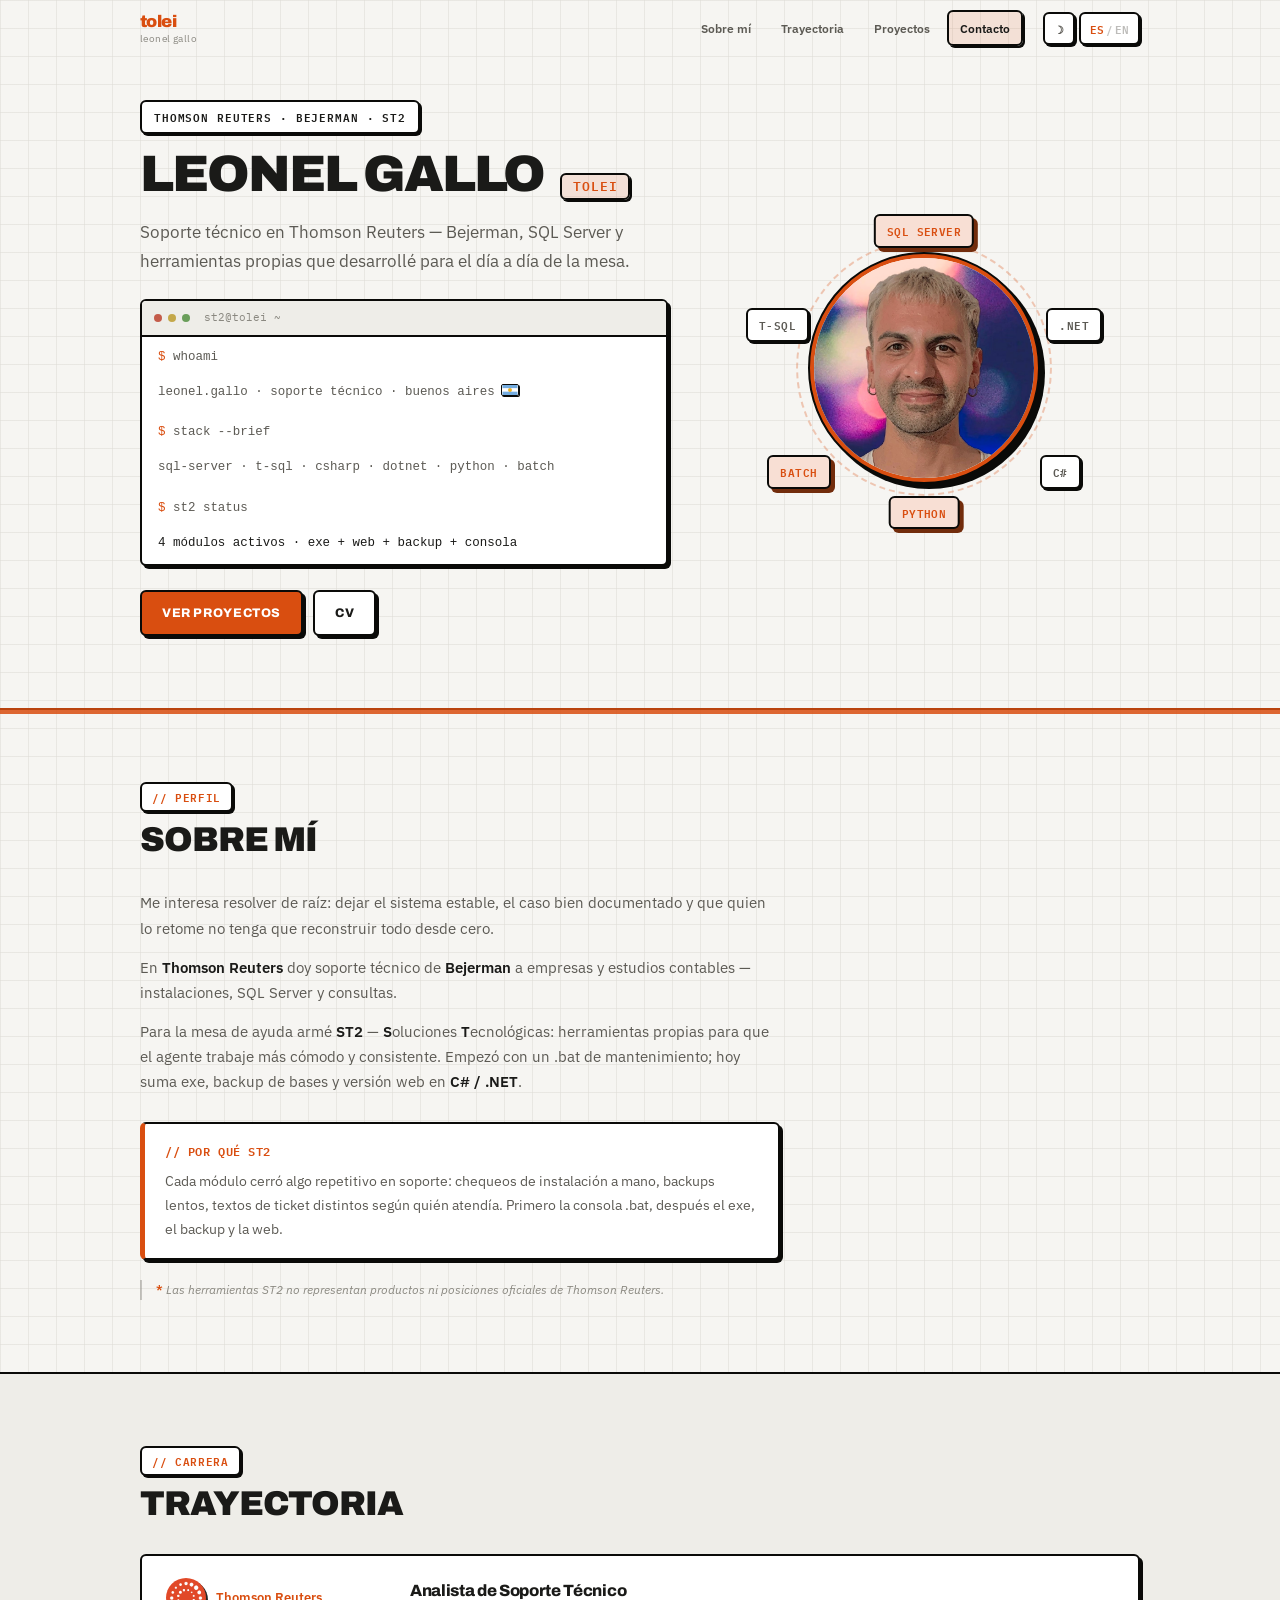
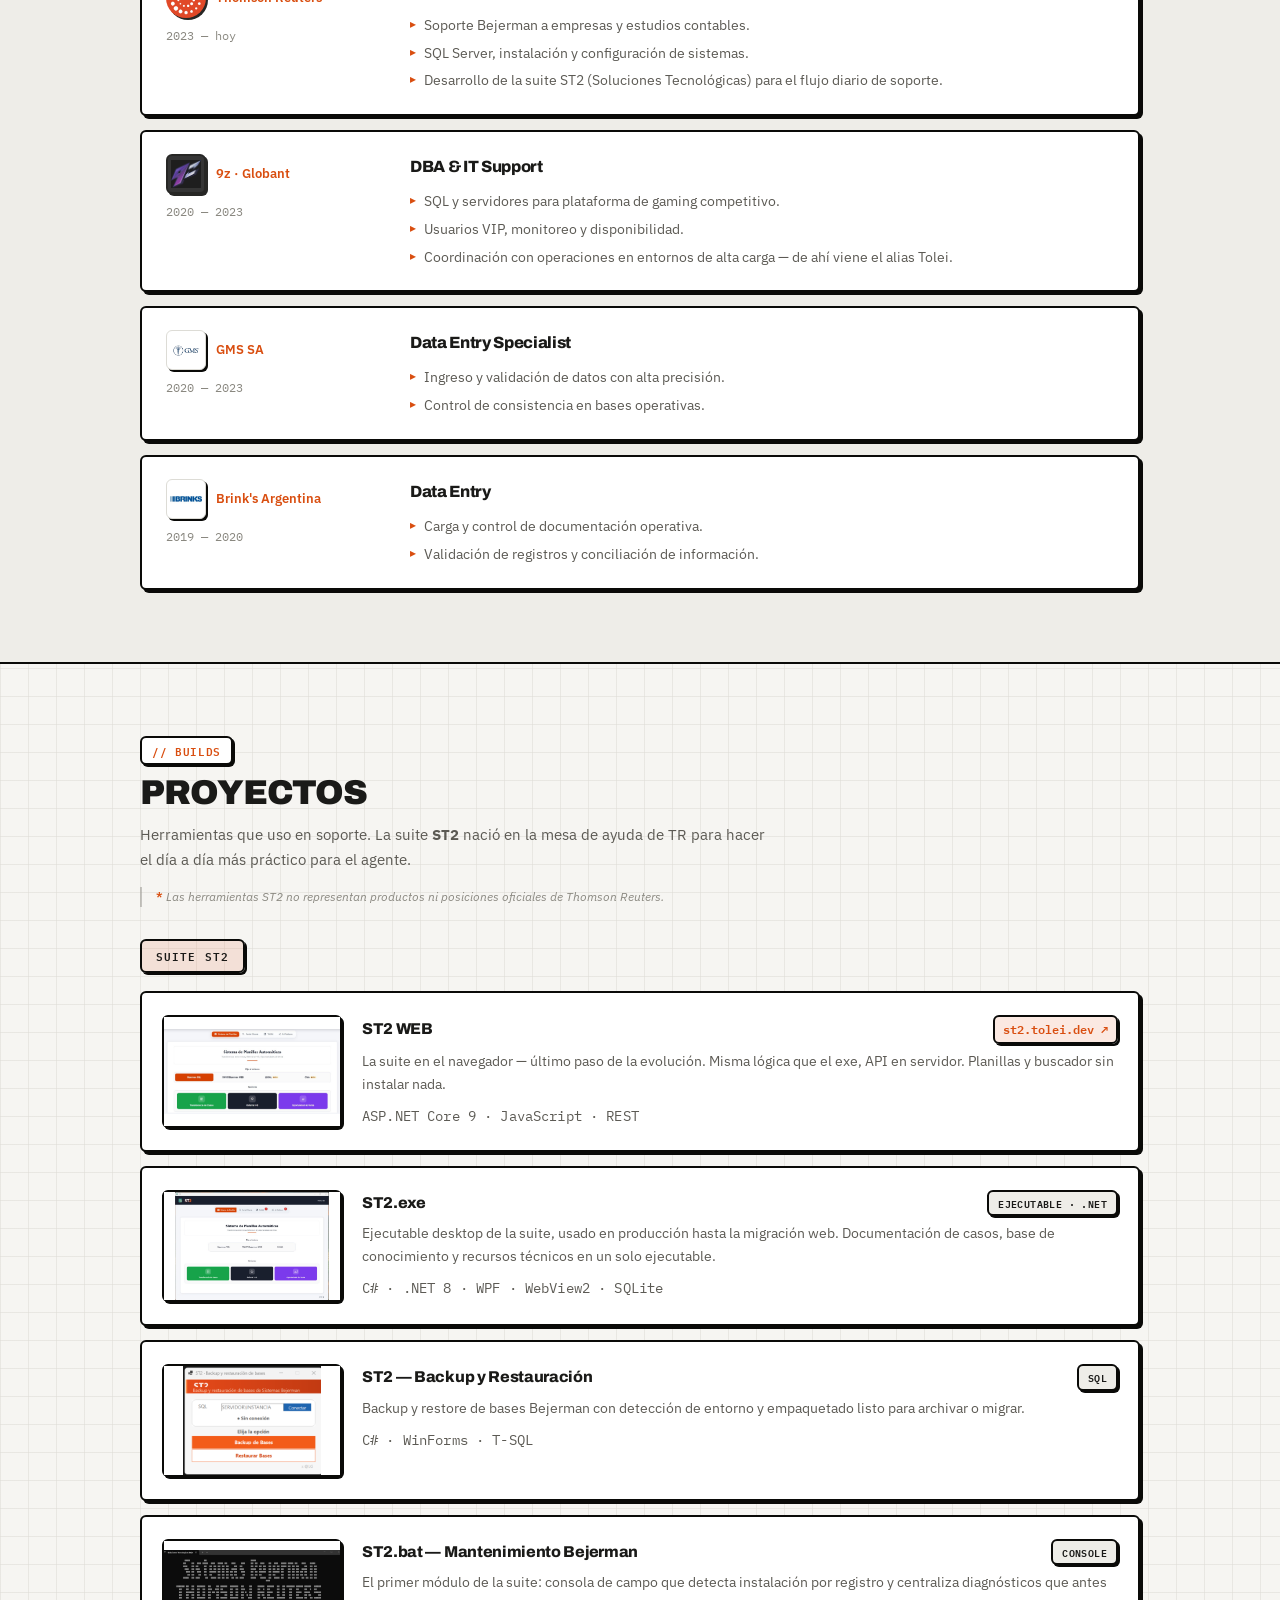
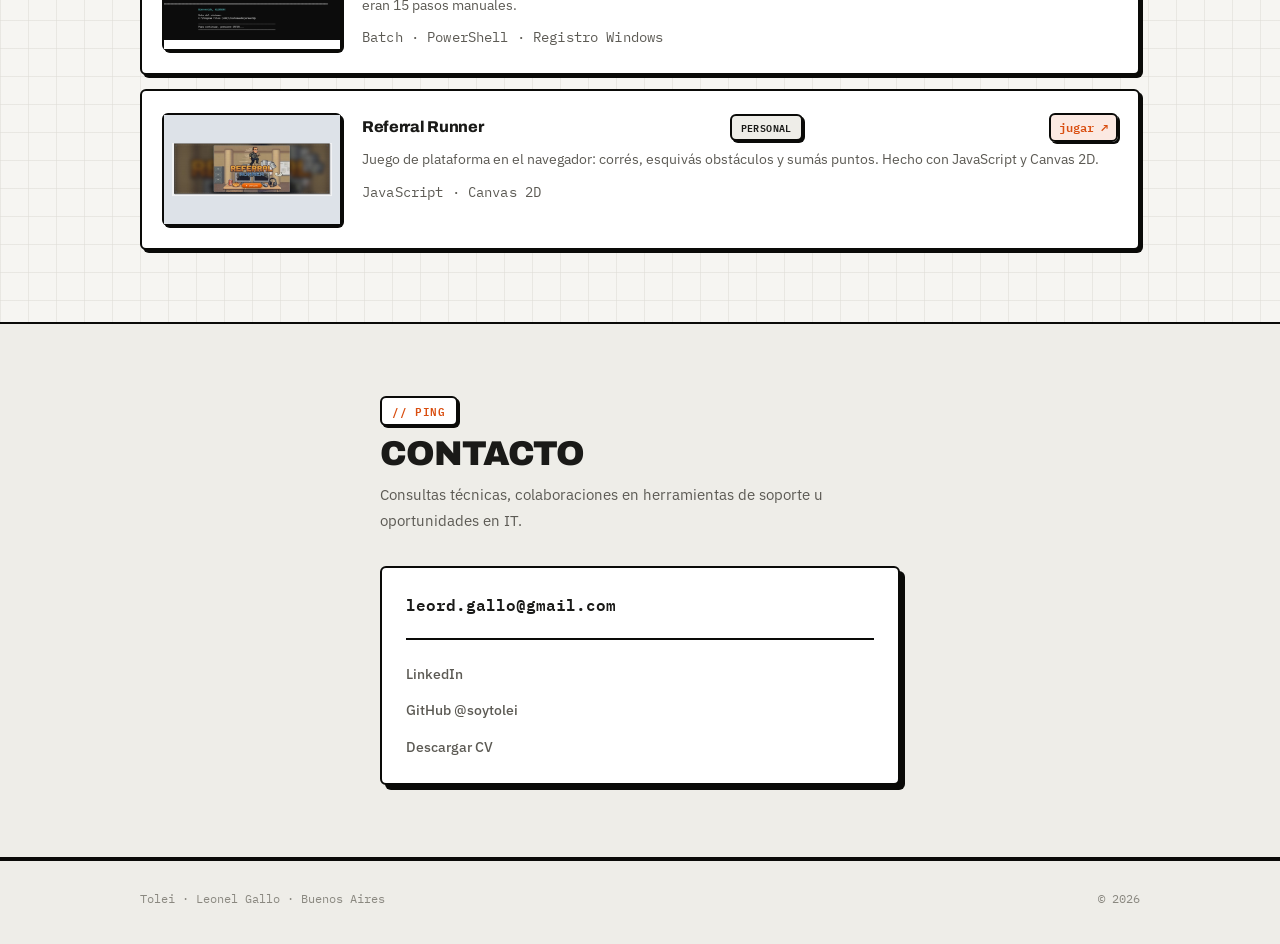
==== commit 23f851a7: "Arreglar buenos aires duplicado y compactar terminal. Una sola mención de ubicación con bandera; men" ====
--- a/index.html
+++ b/index.html
@@ -64,12 +64,12 @@
                             <span class="terminal-dot"></span>
                             <span class="terminal-title">st2@tolei ~</span>
                         </div>
-                        <pre class="terminal-body"><code><span class="t-block"><span class="t-prompt">$</span> <span data-i18n="term_cmd1">whoami</span></span>
-<span class="t-block t-out"><span data-i18n="term_out1">leonel.gallo · soporte técnico ·</span> <span class="t-loc"><span data-i18n="term_loc">buenos aires</span><img src="assets/flag-ar.svg" alt="" class="t-flag" width="18" height="12"></span></span>
-<span class="t-block"><span class="t-prompt">$</span> <span data-i18n="term_cmd2">stack --brief</span></span>
-<span class="t-block t-out" data-i18n="term_out2">sql-server · t-sql · csharp · dotnet · python · batch</span>
-<span class="t-block"><span class="t-prompt">$</span> <span data-i18n="term_cmd3">st2 status</span></span>
-<span class="t-block t-out t-accent" data-i18n="term_out3">4 módulos activos · exe + web + backup + consola</span></code></pre>
+                        <pre class="terminal-body"><code><span class="t-group"><span class="t-line"><span class="t-prompt">$</span> <span data-i18n="term_cmd1">whoami</span></span>
+<span class="t-line t-out"><span data-i18n="term_out1">leonel.gallo · soporte técnico · buenos aires</span><img src="assets/flag-ar.svg" alt="" class="t-flag" width="18" height="12"></span></span>
+<span class="t-group"><span class="t-line"><span class="t-prompt">$</span> <span data-i18n="term_cmd2">stack --brief</span></span>
+<span class="t-line t-out" data-i18n="term_out2">sql-server · t-sql · csharp · dotnet · python · batch</span></span>
+<span class="t-group"><span class="t-line"><span class="t-prompt">$</span> <span data-i18n="term_cmd3">st2 status</span></span>
+<span class="t-line t-out t-accent" data-i18n="term_out3">4 módulos activos · exe + web + backup + consola</span></span></code></pre>
                     </div>
                     <div class="hero-actions">
                         <a href="#projects" class="btn btn-primary" data-i18n="hero_cta_projects">Ver proyectos</a>
--- a/style.css
+++ b/style.css
@@ -396,33 +396,34 @@
 }
 
 .terminal-body {
-    padding: 14px 16px;
+    padding: 12px 16px;
     font-family: var(--mono);
     font-size: 0.78rem;
-    line-height: 1.55;
+    line-height: 1.38;
     overflow-x: auto;
     color: var(--text-muted);
 }
 
 .terminal-body code { white-space: pre-wrap; }
 
-.t-block {
+.t-group {
     display: block;
-    margin-bottom: 0.42em;
-}
-
-.t-block:last-child { margin-bottom: 0; }
-
-.t-loc {
-    display: inline-flex;
-    align-items: center;
-    gap: 7px;
-    white-space: nowrap;
-}
+    margin-bottom: 0.3em;
+}
+
+.t-group:last-child { margin-bottom: 0; }
+
+.t-line {
+    display: block;
+    line-height: 1.38;
+}
+
+.t-line + .t-line { margin-top: 0.05em; }
 
 .t-flag {
-    display: block;
-    flex-shrink: 0;
+    display: inline-block;
+    vertical-align: -1px;
+    margin-left: 6px;
     border: 1px solid var(--ink);
     border-radius: 2px;
     box-shadow: 1px 1px 0 var(--ink);
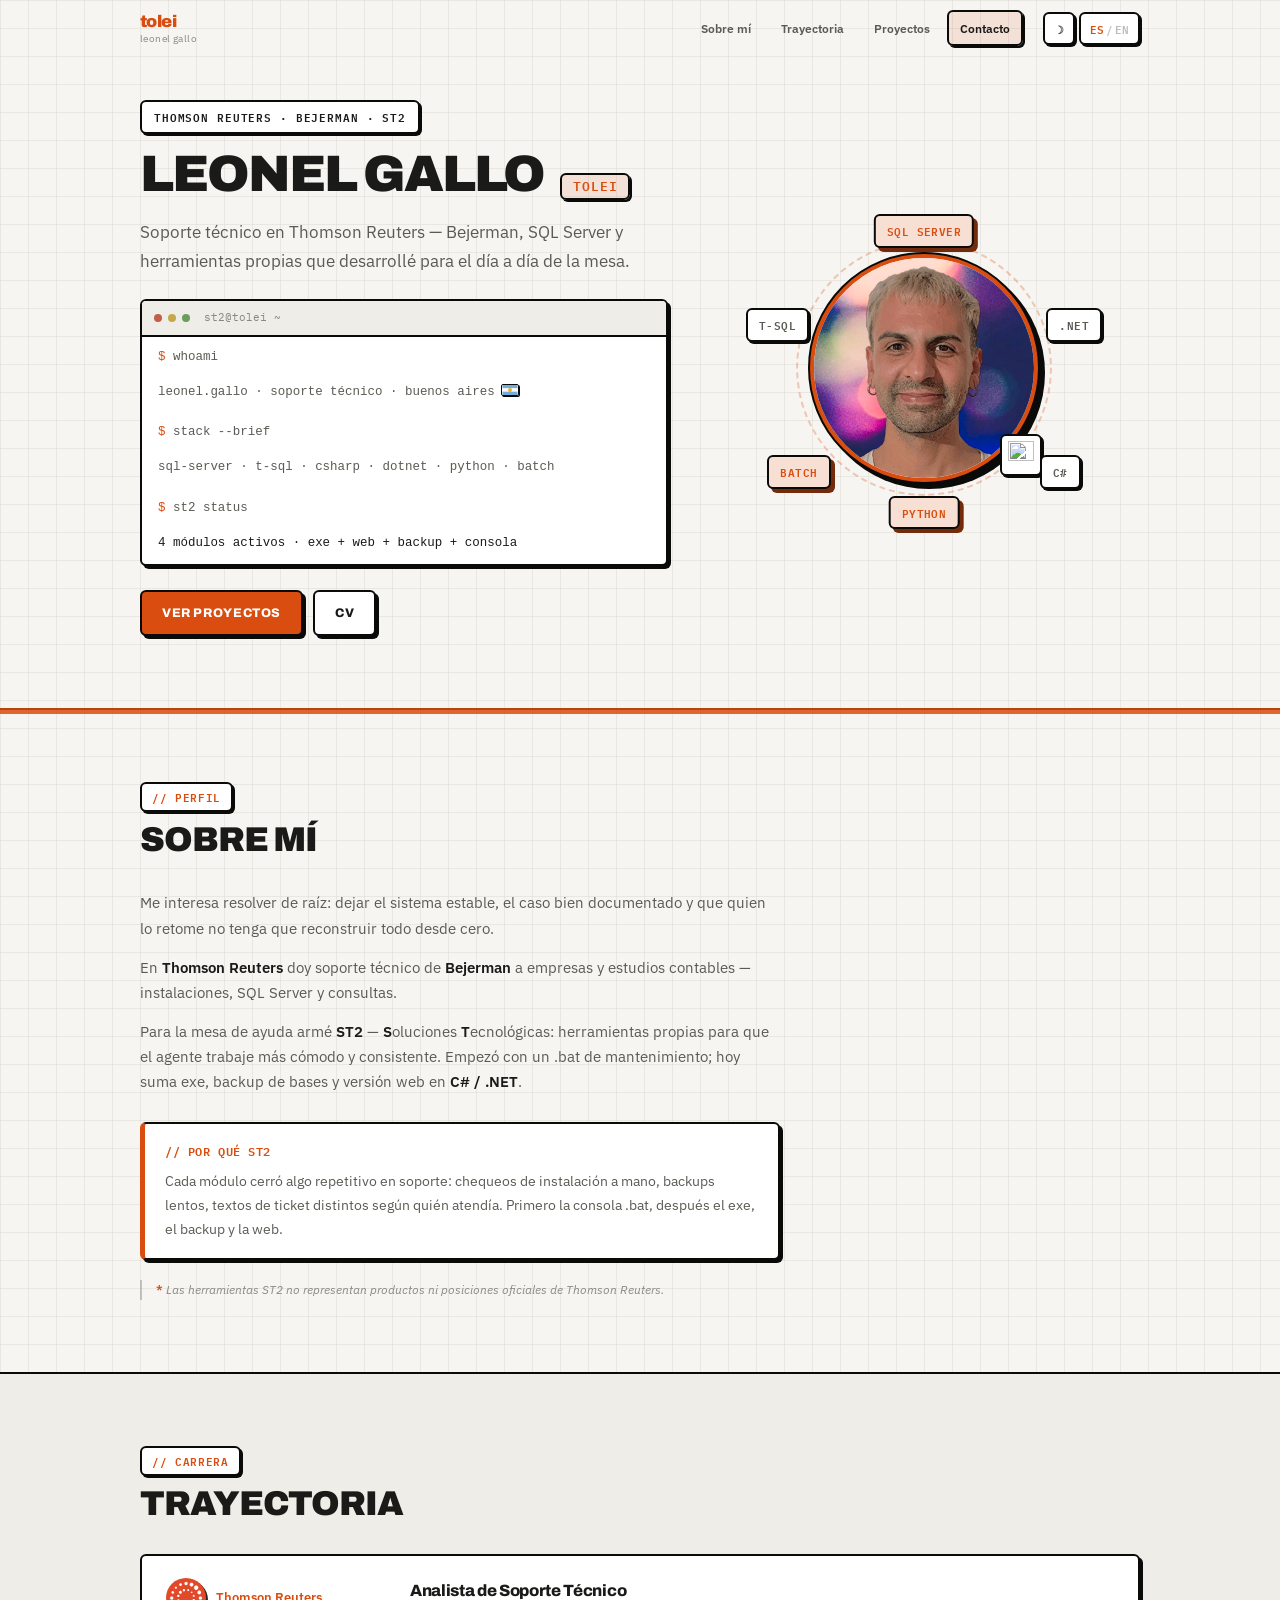
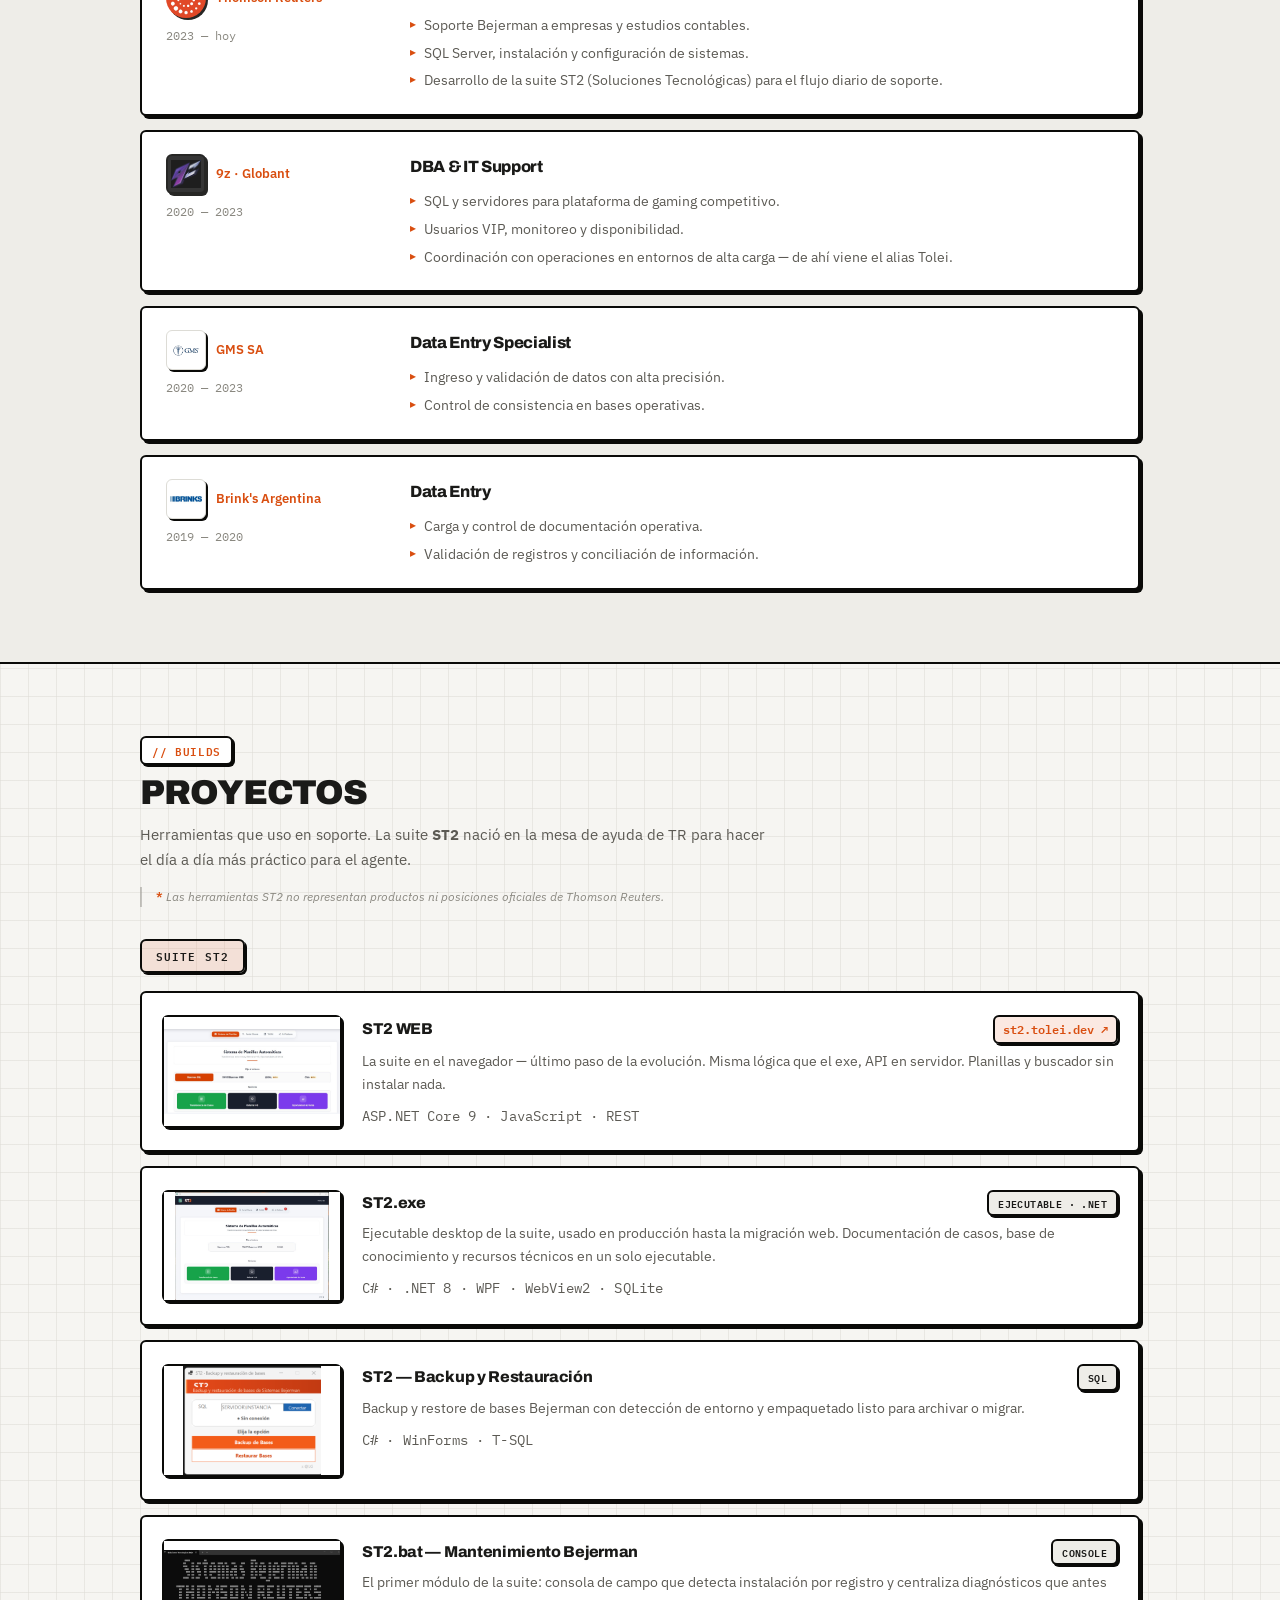
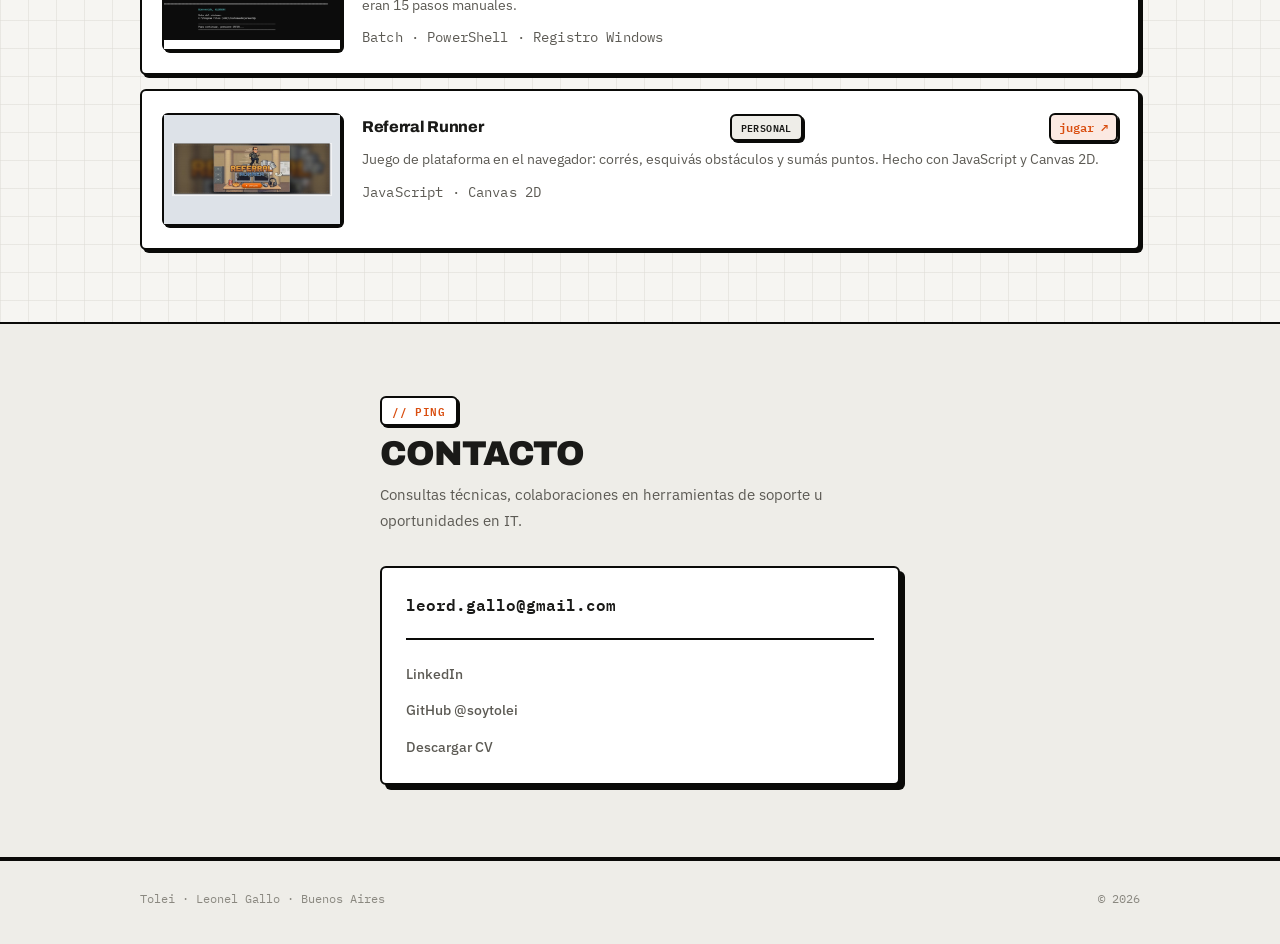
==== commit 82da8b43: "Agregar escudo de Banfield como badge en el avatar del hero. Detalle personal en esquina de la foto," ====
--- a/index.html
+++ b/index.html
@@ -79,6 +79,9 @@
                 <div class="hero-visual" aria-hidden="false">
                     <div class="avatar-ring">
                         <img src="leonel-photo.png" alt="Leonel Gallo — Tolei" class="avatar-img" width="232" height="232" loading="eager">
+                        <span class="avatar-badge" title="Banfield" aria-label="Club Atlético Banfield">
+                            <img src="assets/banfield-shield.svg" alt="" width="30" height="34" loading="lazy">
+                        </span>
                     </div>
                     <div class="hero-chips" aria-hidden="true">
                         <span class="chip chip--accent" data-i18n="chip_sql">SQL Server</span>
--- a/style.css
+++ b/style.css
@@ -467,6 +467,28 @@
     transition: box-shadow 0.25s ease, transform 0.25s ease;
 }
 
+.avatar-badge {
+    position: absolute;
+    right: -4px;
+    bottom: 6px;
+    z-index: 4;
+    padding: 5px 6px 4px;
+    background: var(--surface);
+    border: var(--stroke) solid var(--ink);
+    border-radius: var(--radius);
+    box-shadow: var(--shadow-sm);
+    line-height: 0;
+    pointer-events: none;
+    animation: chip-float 5s ease-in-out infinite 2.4s;
+}
+
+.avatar-badge img {
+    display: block;
+    width: 26px;
+    height: auto;
+    image-rendering: pixelated;
+}
+
 .avatar-ring::before {
     content: '';
     position: absolute;
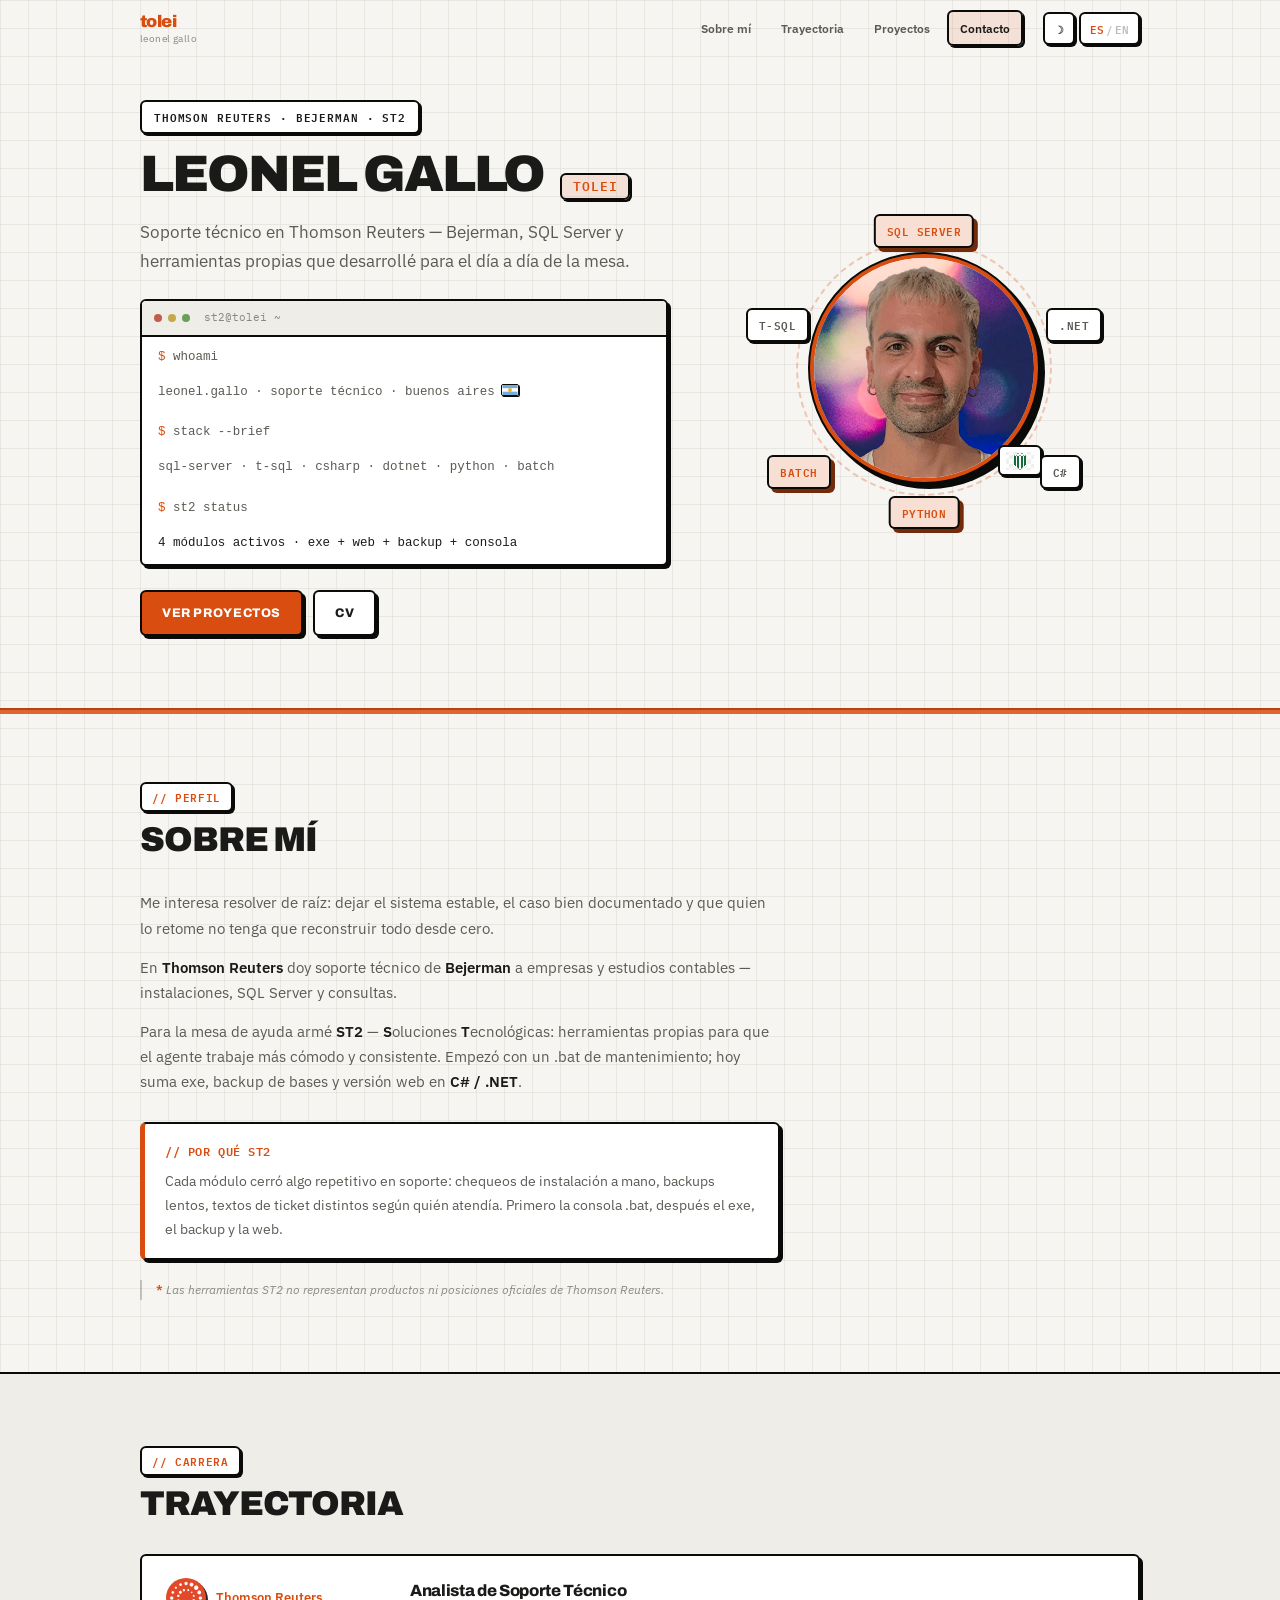
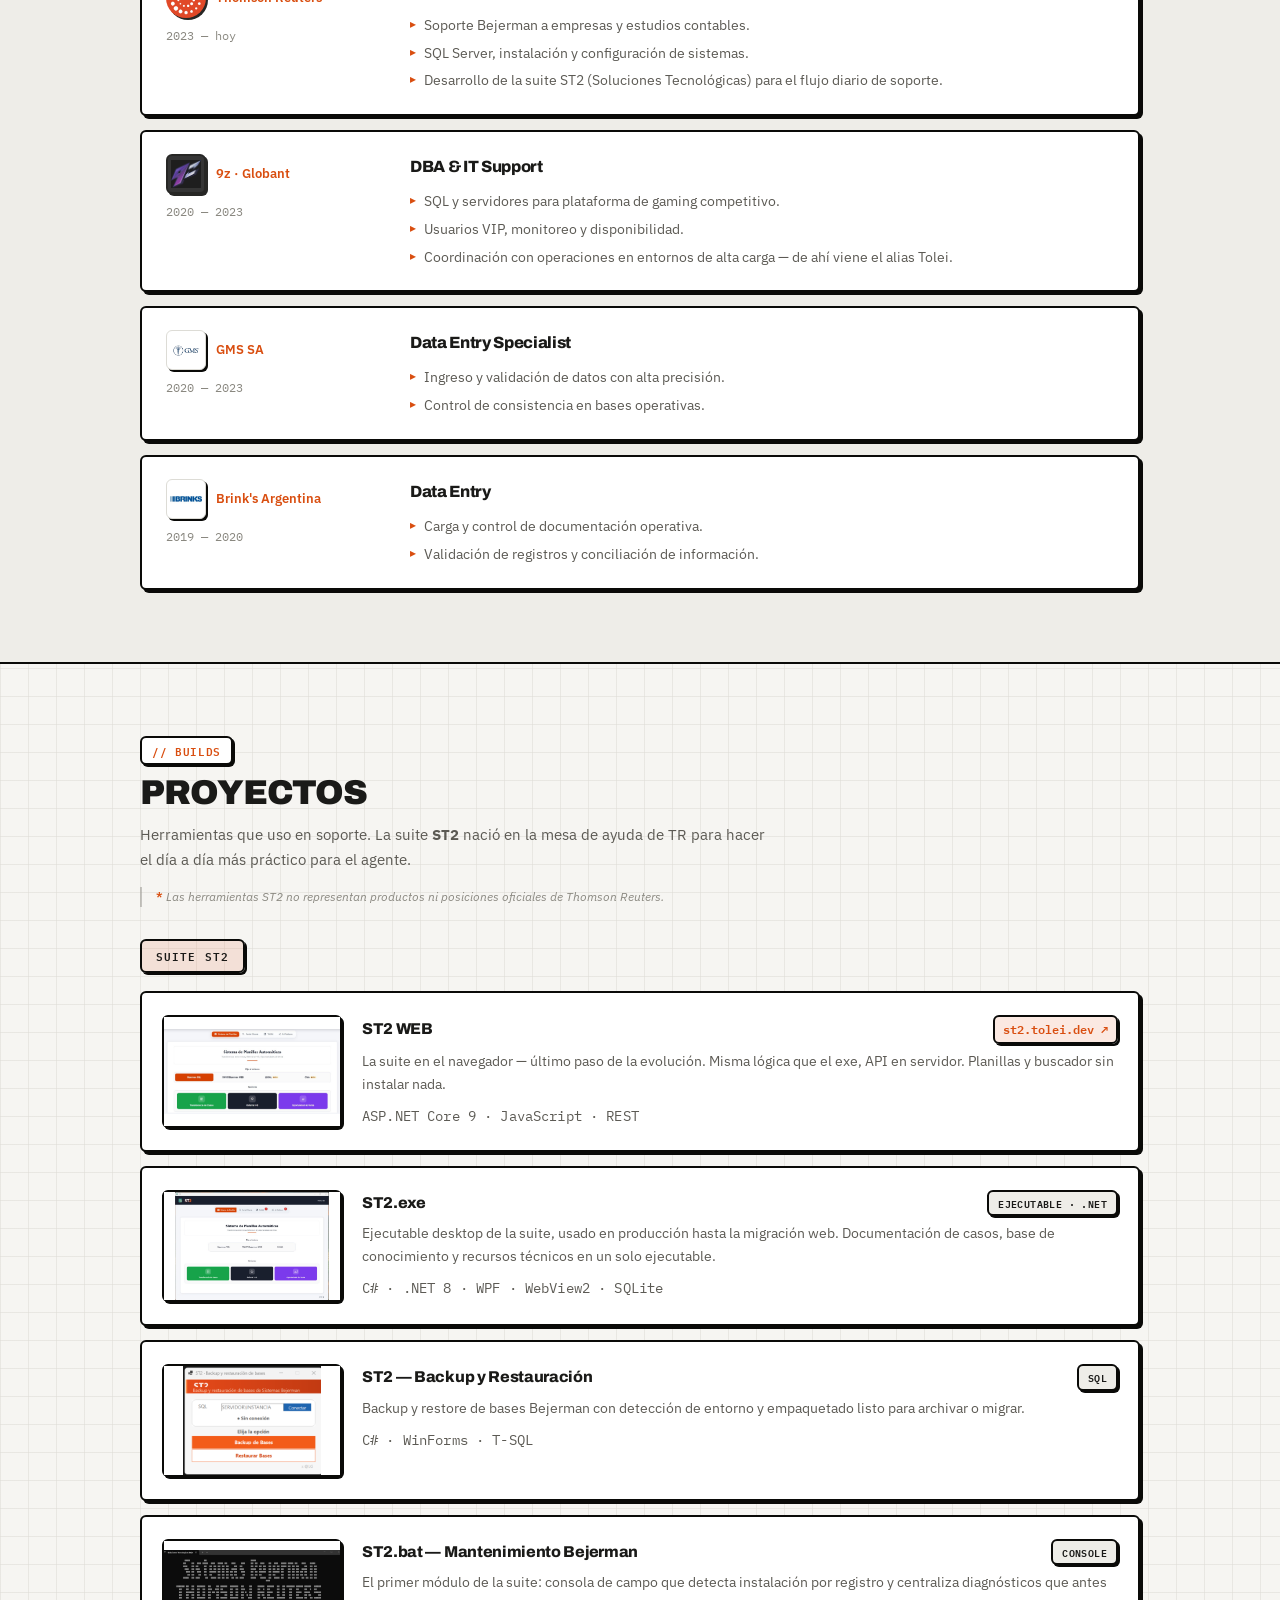
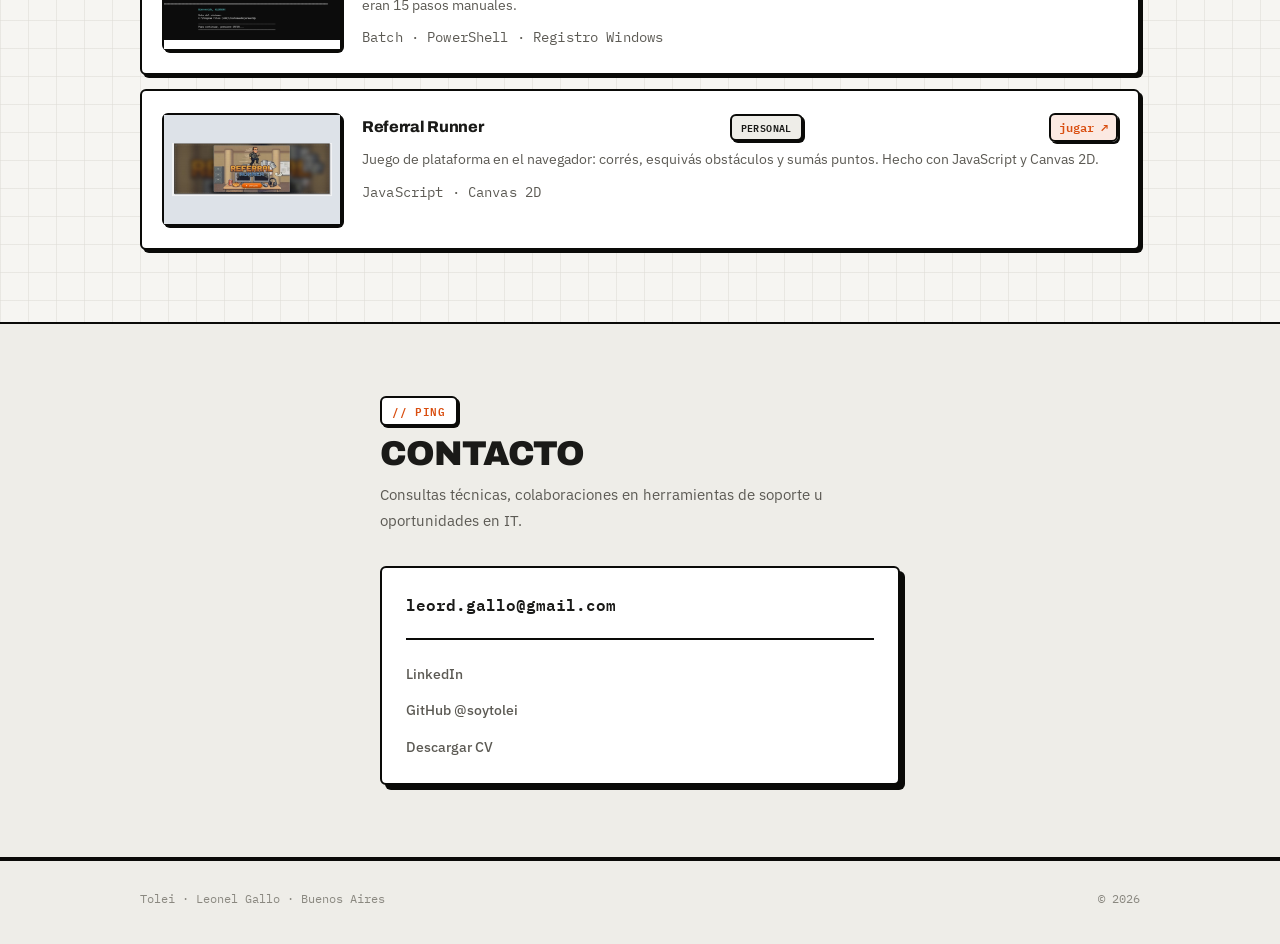
==== commit 904abaa4: "Usar escudo Banfield PNG pixel art en el badge del avatar. Reemplaza el SVG provisional por PNG con " ====
--- a/index.html
+++ b/index.html
@@ -80,7 +80,7 @@
                     <div class="avatar-ring">
                         <img src="leonel-photo.png" alt="Leonel Gallo — Tolei" class="avatar-img" width="232" height="232" loading="eager">
                         <span class="avatar-badge" title="Banfield" aria-label="Club Atlético Banfield">
-                            <img src="assets/banfield-shield.svg" alt="" width="30" height="34" loading="lazy">
+                            <img src="assets/banfield-shield.png" alt="" class="avatar-badge__img" width="32" height="36" loading="lazy">
                         </span>
                     </div>
                     <div class="hero-chips" aria-hidden="true">
--- a/style.css
+++ b/style.css
@@ -482,9 +482,10 @@
     animation: chip-float 5s ease-in-out infinite 2.4s;
 }
 
-.avatar-badge img {
+.avatar-badge img,
+.avatar-badge__img {
     display: block;
-    width: 26px;
+    width: 28px;
     height: auto;
     image-rendering: pixelated;
 }
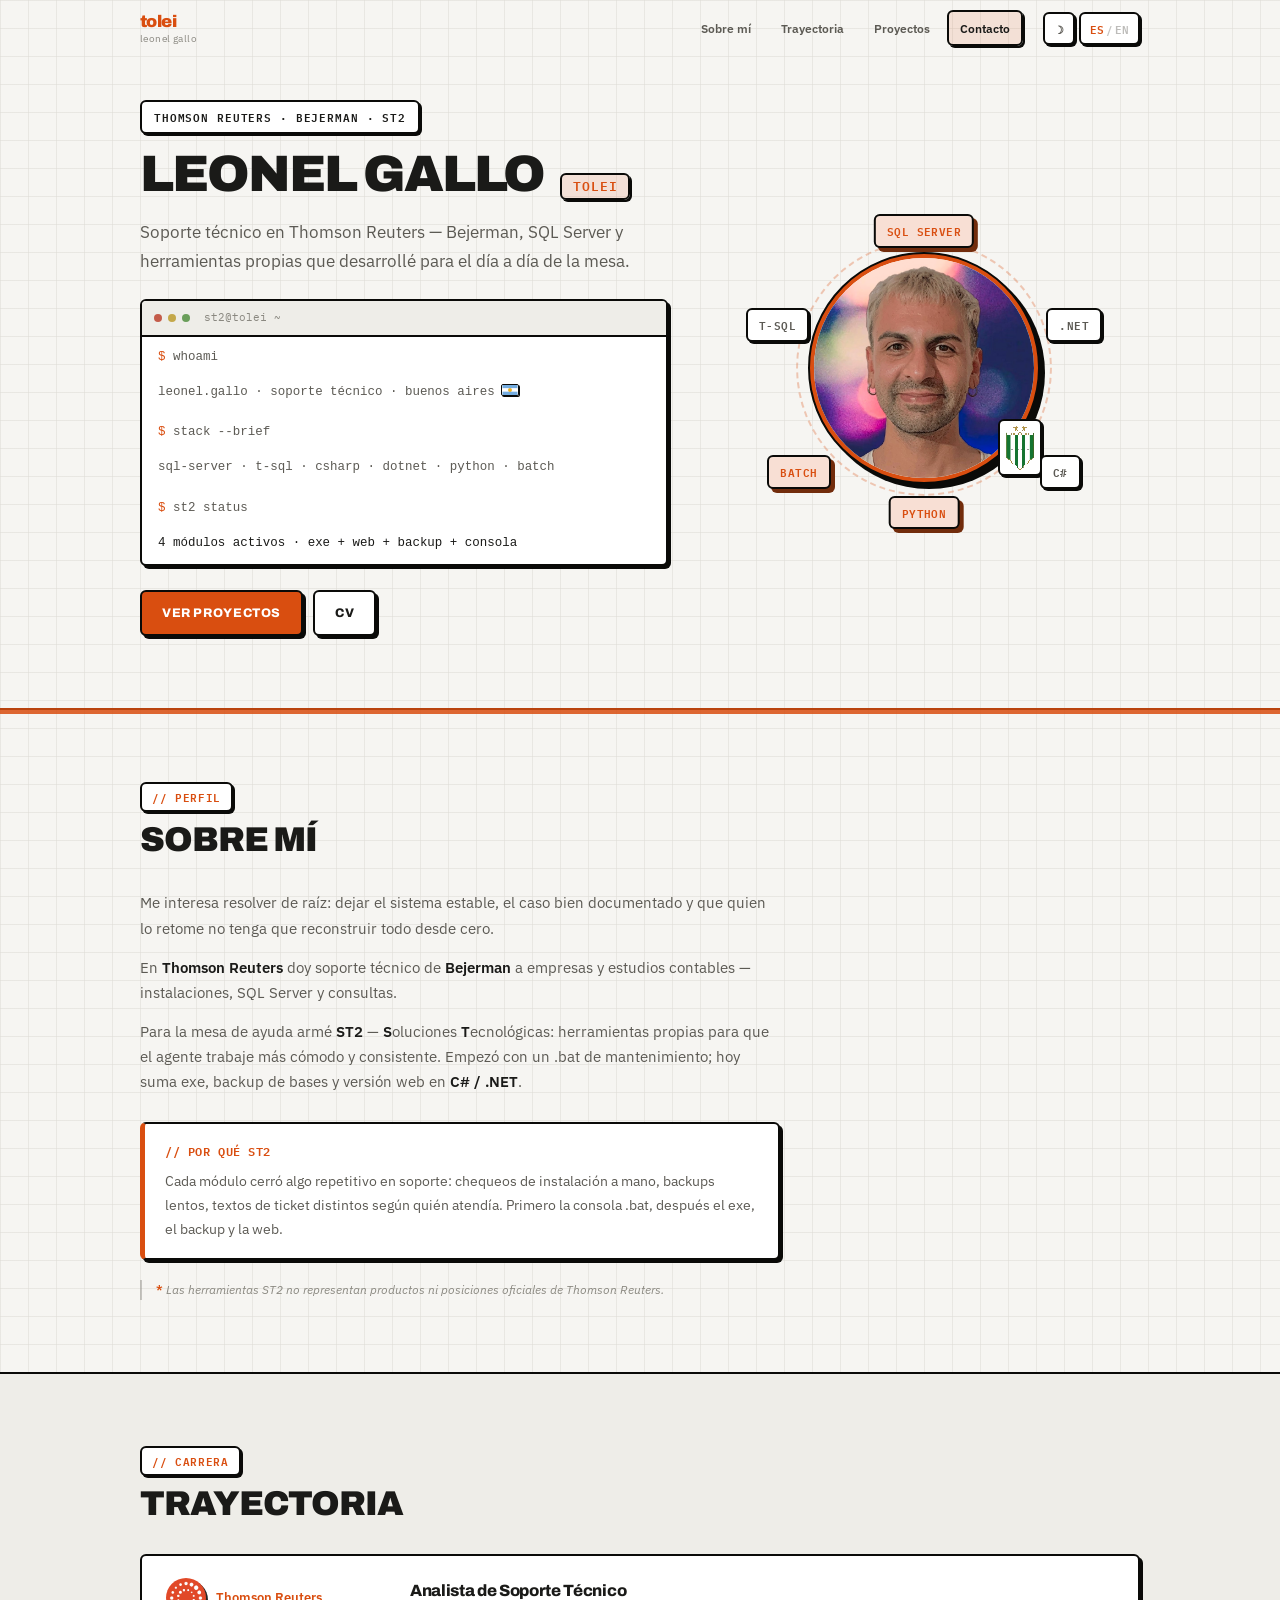
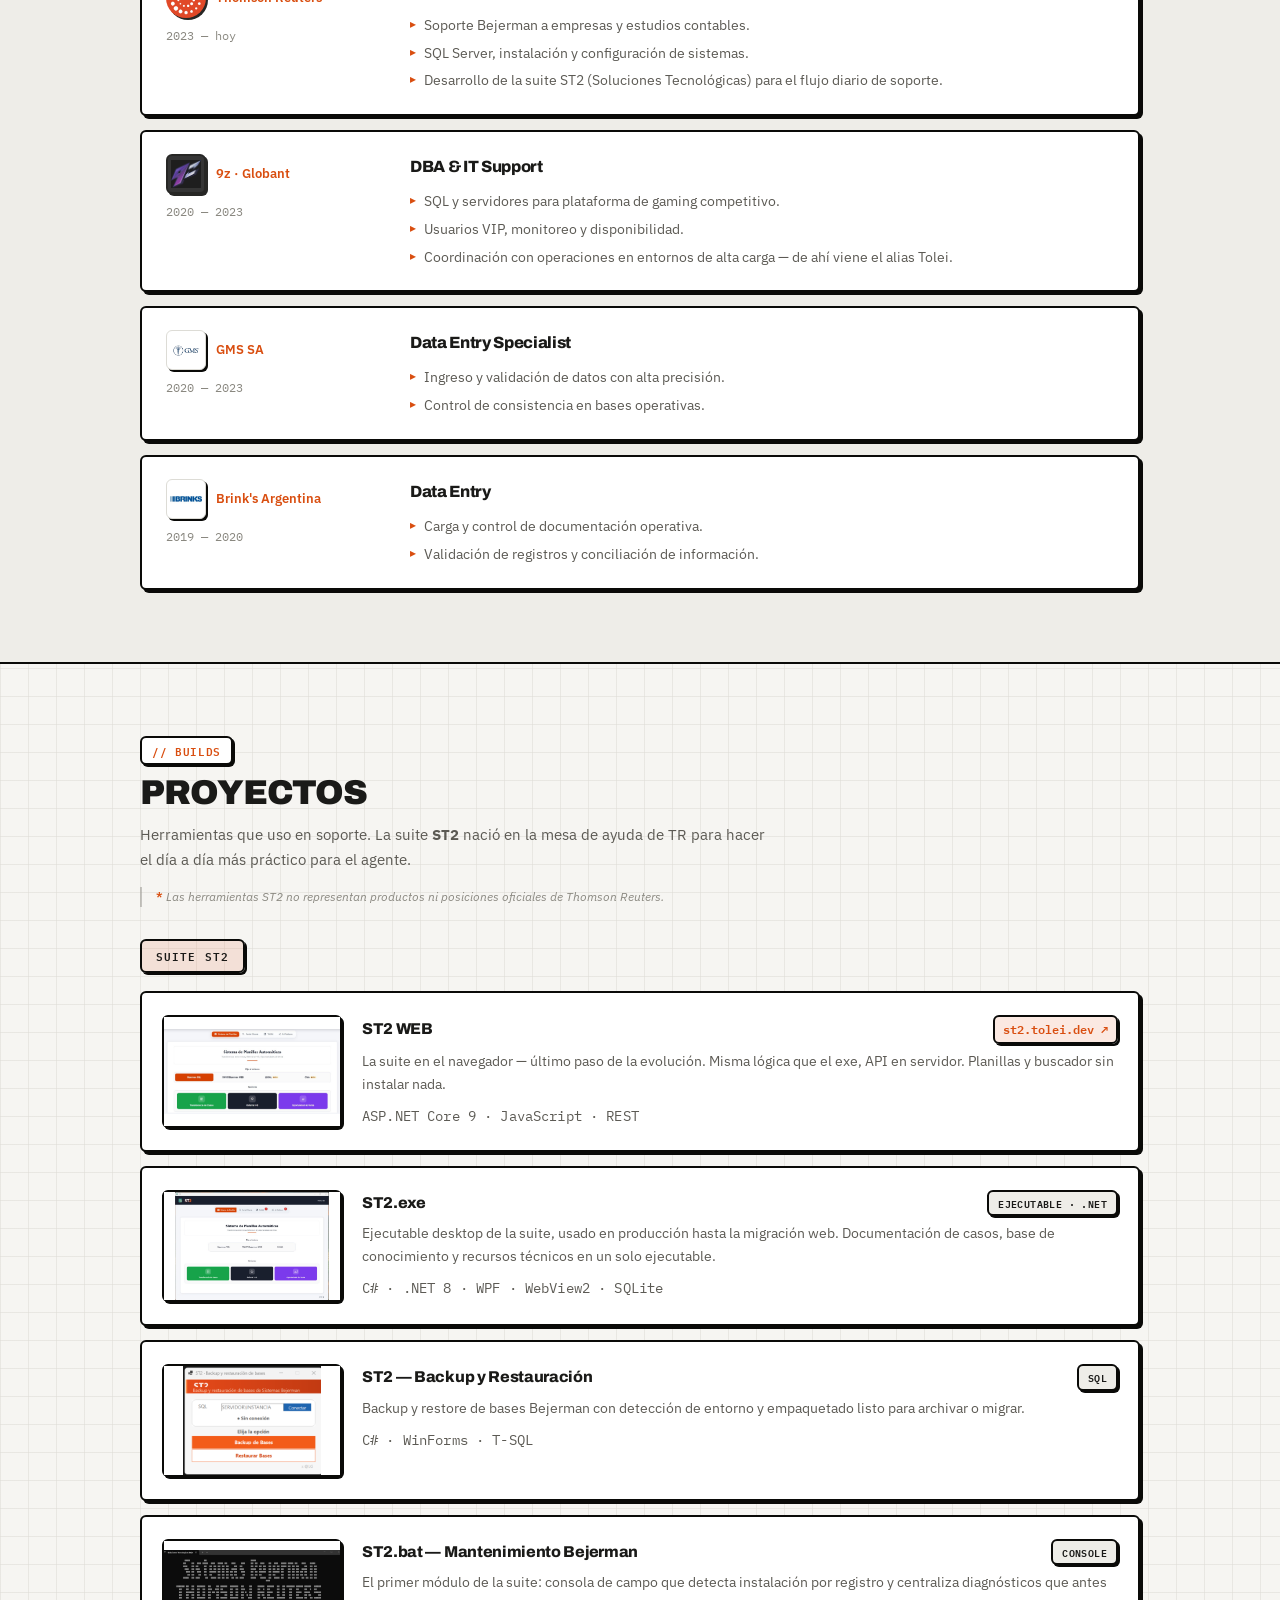
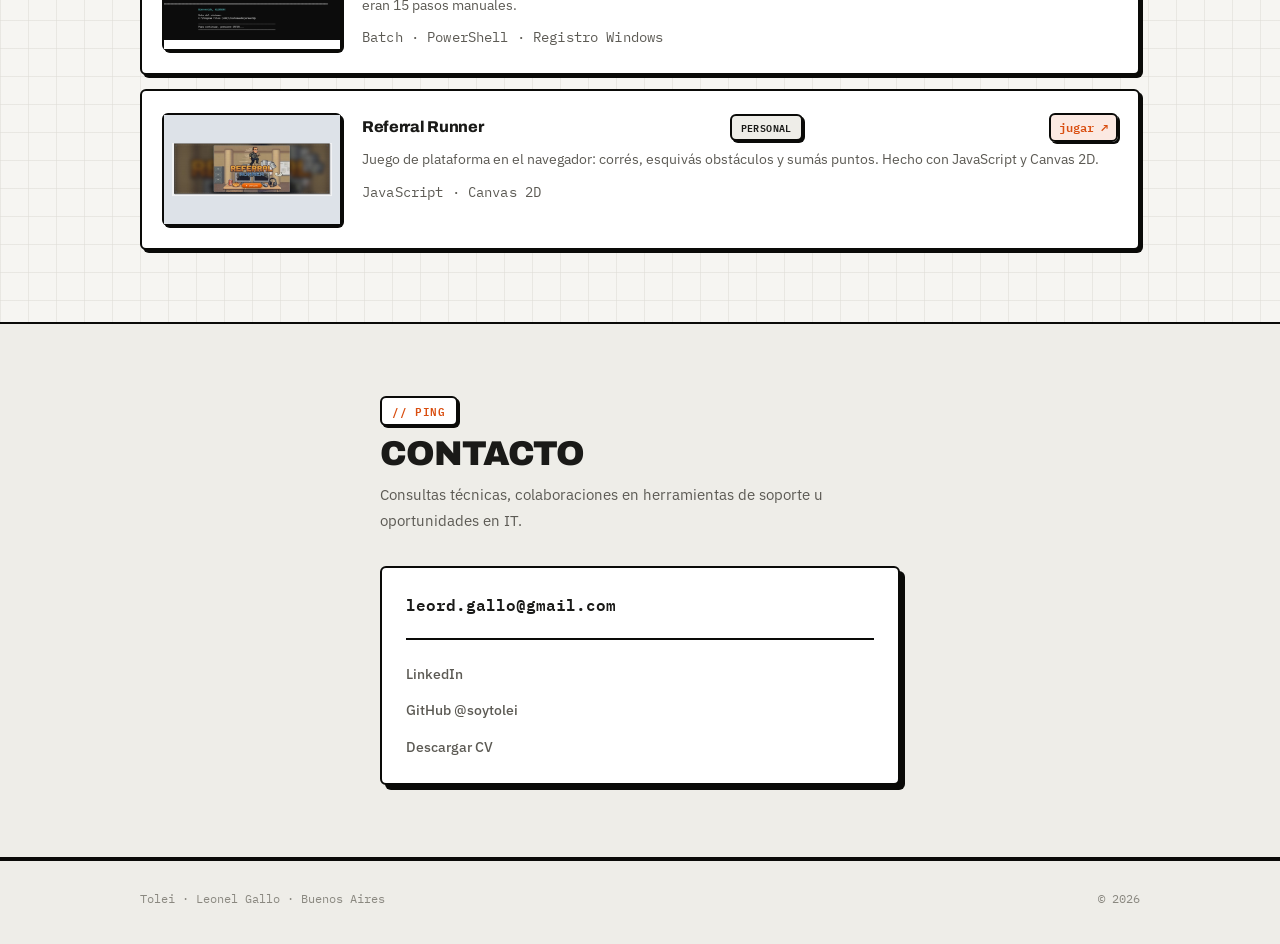
==== commit ca7e1cb0: "Incrustar escudo Banfield inline para desbloquear deploy de Pages. Co-authored-by: Cursor <cursorage" ====
--- a/index.html
+++ b/index.html
@@ -80,7 +80,7 @@
                     <div class="avatar-ring">
                         <img src="leonel-photo.png" alt="Leonel Gallo — Tolei" class="avatar-img" width="232" height="232" loading="eager">
                         <span class="avatar-badge" title="Banfield" aria-label="Club Atlético Banfield">
-                            <img src="assets/banfield-shield.png" alt="" class="avatar-badge__img" width="32" height="36" loading="lazy">
+                            <img src="[data-uri]" alt="" class="avatar-badge__img" width="32" height="36" loading="lazy">
                         </span>
                     </div>
                     <div class="hero-chips" aria-hidden="true">
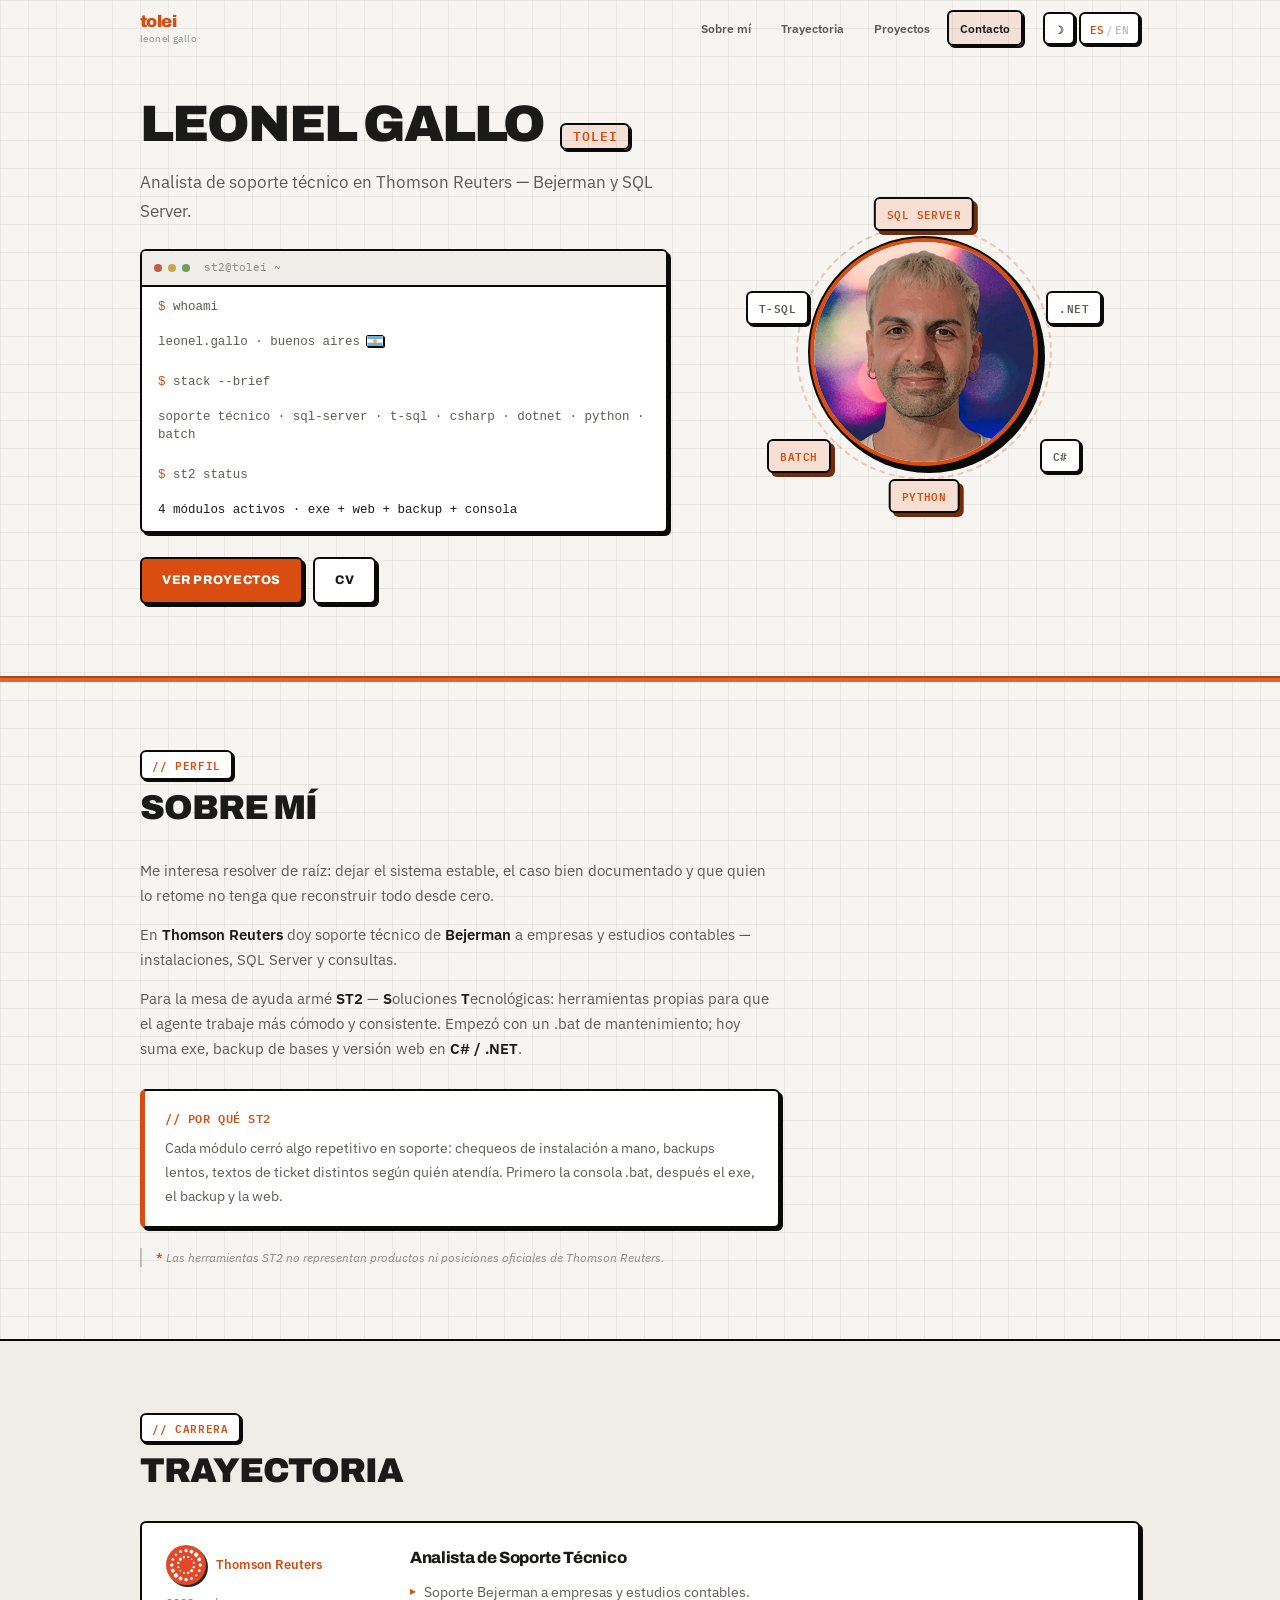
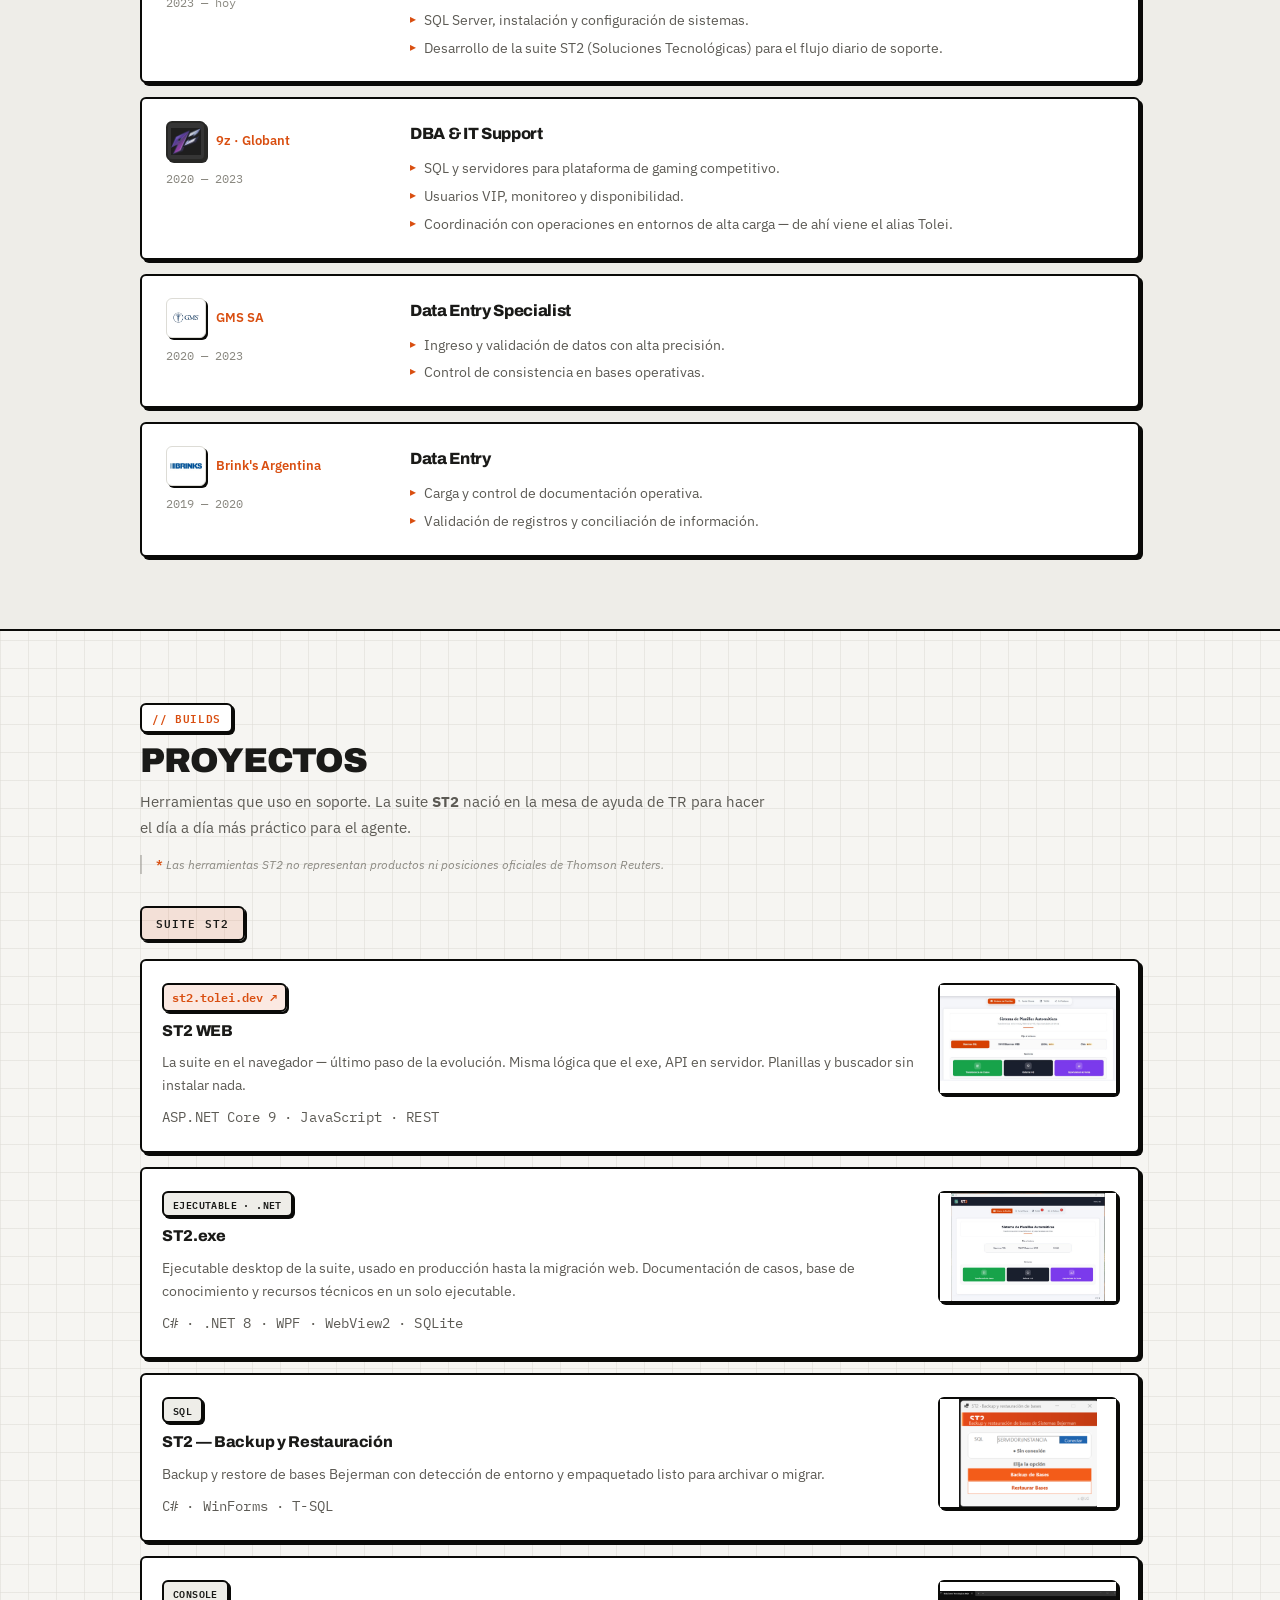
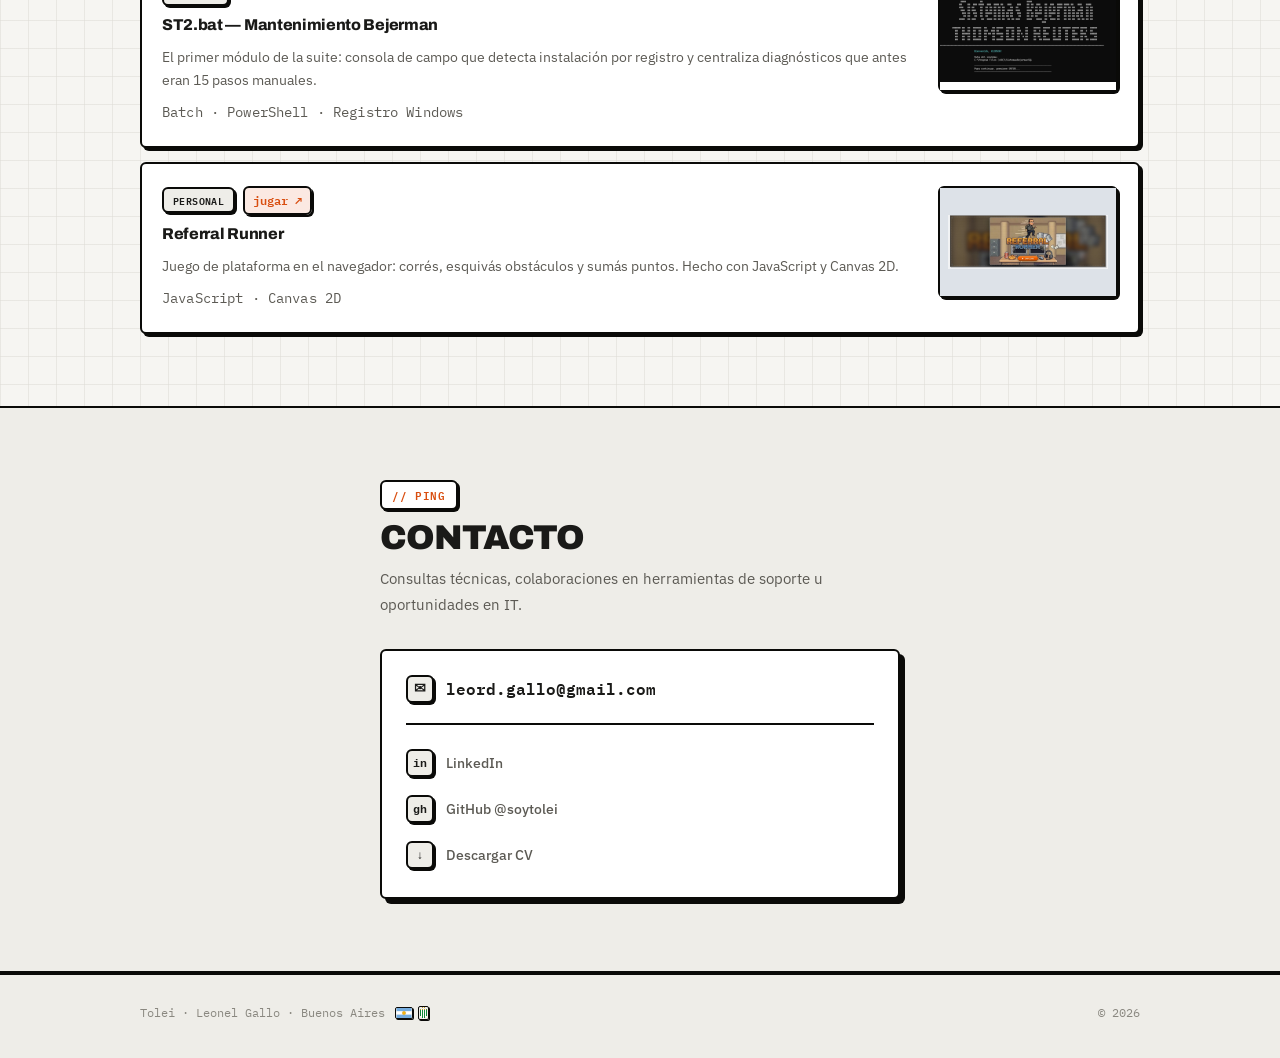
==== commit b1a68baf: "Refinar portfolio: layout proyectos, sombras oscuro y escudo en footer. Co-authored-by: Cursor <curs" ====
--- a/index.html
+++ b/index.html
@@ -51,12 +51,11 @@
         <section class="hero">
             <div class="wrap hero-layout">
                 <div class="hero-main">
-                    <p class="hero-eyebrow" data-i18n="hero_badge">Thomson Reuters · Bejerman · ST2</p>
                     <h1 class="hero-title">
                         <span class="hero-name" data-i18n="hero_name">Leonel Gallo</span>
                         <span class="hero-alias" data-i18n="hero_alias">Tolei</span>
                     </h1>
-                    <p class="hero-lead" data-i18n="hero_subtitle">Soporte técnico en Thomson Reuters — Bejerman, SQL Server y herramientas propias que desarrollé para el día a día de la mesa.</p>
+                    <p class="hero-lead" data-i18n="hero_subtitle">Analista de soporte técnico en Thomson Reuters — Bejerman y SQL Server.</p>
                     <div class="terminal" aria-label="Resumen técnico">
                         <div class="terminal-bar">
                             <span class="terminal-dot"></span>
@@ -65,9 +64,9 @@
                             <span class="terminal-title">st2@tolei ~</span>
                         </div>
                         <pre class="terminal-body"><code><span class="t-group"><span class="t-line"><span class="t-prompt">$</span> <span data-i18n="term_cmd1">whoami</span></span>
-<span class="t-line t-out"><span data-i18n="term_out1">leonel.gallo · soporte técnico · buenos aires</span><img src="assets/flag-ar.svg" alt="" class="t-flag" width="18" height="12"></span></span>
+<span class="t-line t-out"><span data-i18n="term_out1">leonel.gallo · buenos aires</span><span class="t-emblems" aria-hidden="true"><img src="assets/flag-ar.svg" alt="" class="site-emblem site-emblem--ar" width="18" height="12"></span></span></span>
 <span class="t-group"><span class="t-line"><span class="t-prompt">$</span> <span data-i18n="term_cmd2">stack --brief</span></span>
-<span class="t-line t-out" data-i18n="term_out2">sql-server · t-sql · csharp · dotnet · python · batch</span></span>
+<span class="t-line t-out" data-i18n="term_out2">soporte técnico · sql-server · t-sql · csharp · dotnet · python · batch</span></span>
 <span class="t-group"><span class="t-line"><span class="t-prompt">$</span> <span data-i18n="term_cmd3">st2 status</span></span>
 <span class="t-line t-out t-accent" data-i18n="term_out3">4 módulos activos · exe + web + backup + consola</span></span></code></pre>
                     </div>
@@ -79,9 +78,6 @@
                 <div class="hero-visual" aria-hidden="false">
                     <div class="avatar-ring">
                         <img src="leonel-photo.png" alt="Leonel Gallo — Tolei" class="avatar-img" width="232" height="232" loading="eager">
-                        <span class="avatar-badge" title="Banfield" aria-label="Club Atlético Banfield">
-                            <img src="[data-uri]" alt="" class="avatar-badge__img" width="32" height="36" loading="lazy">
-                        </span>
                     </div>
                     <div class="hero-chips" aria-hidden="true">
                         <span class="chip chip--accent" data-i18n="chip_sql">SQL Server</span>
@@ -211,86 +207,96 @@
                 <h3 class="group-label" data-i18n="group_st2">Suite ST2</h3>
                 <div class="work-list">
                     <article class="work-item work-item--featured">
+                        <div class="work-body">
+                            <div class="work-top">
+                                <div class="work-meta">
+                                    <a href="https://st2.tolei.dev" class="work-link" target="_blank" rel="noopener noreferrer" data-i18n="link_live">st2.tolei.dev ↗</a>
+                                </div>
+                                <h4 data-i18n="proj_st2web_title">ST2 WEB</h4>
+                            </div>
+                            <p data-i18n="proj_st2web_p1">La suite en el navegador — último paso de la evolución. Misma lógica que el exe, API en servidor. Planillas y buscador sin instalar nada.</p>
+                            <p class="work-stack">ASP.NET Core 9 · JavaScript · REST</p>
+                        </div>
                         <a class="work-thumb work-thumb--hover" href="https://st2.tolei.dev" target="_blank" rel="noopener noreferrer" aria-label="ST2 WEB">
                             <img class="work-thumb__cover" src="assets/projects/media/st2-web.png" alt="ST2 WEB" loading="lazy">
                             <span class="work-thumb__preview" aria-hidden="true">
                                 <img data-src="assets/projects/media/st2-web-hover.gif" alt="">
                             </span>
                         </a>
-                        <div class="work-body">
-                            <div class="work-top">
-                                <h4 data-i18n="proj_st2web_title">ST2 WEB</h4>
-                                <a href="https://st2.tolei.dev" class="work-link" target="_blank" rel="noopener noreferrer" data-i18n="link_live">st2.tolei.dev ↗</a>
-                            </div>
-                            <p data-i18n="proj_st2web_p1">La suite en el navegador — último paso de la evolución. Misma lógica que el exe, API en servidor. Planillas y buscador sin instalar nada.</p>
-                            <p class="work-stack">ASP.NET Core 9 · JavaScript · REST</p>
-                        </div>
-                    </article>
-
-                    <article class="work-item work-item--featured">
+                    </article>
+
+                    <article class="work-item work-item--featured">
+                        <div class="work-body">
+                            <div class="work-top">
+                                <div class="work-meta">
+                                    <span class="work-tag" data-i18n="proj_st2_badge">Ejecutable · .NET</span>
+                                </div>
+                                <h4 data-i18n="proj_st2_title">ST2.exe</h4>
+                            </div>
+                            <p data-i18n="proj_st2_p1">Ejecutable desktop de la suite, usado en producción hasta la migración web. Documentación de casos, base de conocimiento y recursos técnicos en un solo ejecutable.</p>
+                            <p class="work-stack">C# · .NET 8 · WPF · WebView2 · SQLite</p>
+                        </div>
                         <div class="work-thumb work-thumb--hover" tabindex="0" role="img" aria-label="ST2.exe">
                             <img class="work-thumb__cover" src="assets/projects/media/st2-desktop.jpg" alt="ST2.exe — Sistema de Planillas Automáticas" loading="lazy">
                         </div>
-                        <div class="work-body">
-                            <div class="work-top">
-                                <h4 data-i18n="proj_st2_title">ST2.exe</h4>
-                                <span class="work-tag" data-i18n="proj_st2_badge">Ejecutable · .NET</span>
-                            </div>
-                            <p data-i18n="proj_st2_p1">Ejecutable desktop de la suite, usado en producción hasta la migración web. Documentación de casos, base de conocimiento y recursos técnicos en un solo ejecutable.</p>
-                            <p class="work-stack">C# · .NET 8 · WPF · WebView2 · SQLite</p>
-                        </div>
-                    </article>
-
-                    <article class="work-item work-item--featured">
+                    </article>
+
+                    <article class="work-item work-item--featured">
+                        <div class="work-body">
+                            <div class="work-top">
+                                <div class="work-meta">
+                                    <span class="work-tag">SQL</span>
+                                </div>
+                                <h4 data-i18n="proj_sbbackup_title">ST2 — Backup y Restauración</h4>
+                            </div>
+                            <p data-i18n="proj_sbbackup_p1">Backup y restore de bases Bejerman con detección de entorno y empaquetado listo para archivar o migrar.</p>
+                            <p class="work-stack">C# · WinForms · T-SQL</p>
+                        </div>
                         <div class="work-thumb work-thumb--hover" tabindex="0" role="img" aria-label="ST2 Backup">
                             <img class="work-thumb__cover" src="assets/projects/media/sbbackup.png" alt="ST2 Backup y Restauración" loading="lazy">
                             <span class="work-thumb__preview" aria-hidden="true">
                                 <img data-src="assets/projects/media/sbbackup-hover.gif" alt="">
                             </span>
                         </div>
-                        <div class="work-body">
-                            <div class="work-top">
-                                <h4 data-i18n="proj_sbbackup_title">ST2 — Backup y Restauración</h4>
-                                <span class="work-tag">SQL</span>
-                            </div>
-                            <p data-i18n="proj_sbbackup_p1">Backup y restore de bases Bejerman con detección de entorno y empaquetado listo para archivar o migrar.</p>
-                            <p class="work-stack">C# · WinForms · T-SQL</p>
-                        </div>
-                    </article>
-
-                    <article class="work-item work-item--featured">
+                    </article>
+
+                    <article class="work-item work-item--featured">
+                        <div class="work-body">
+                            <div class="work-top">
+                                <div class="work-meta">
+                                    <span class="work-tag">Console</span>
+                                </div>
+                                <h4 data-i18n="proj_st2bat_title">ST2.bat — Mantenimiento Bejerman</h4>
+                            </div>
+                            <p data-i18n="proj_st2bat_p1">El primer módulo de la suite: consola de campo que detecta instalación por registro y centraliza diagnósticos que antes eran 15 pasos manuales.</p>
+                            <p class="work-stack">Batch · PowerShell · Registro Windows</p>
+                        </div>
                         <div class="work-thumb work-thumb--hover" tabindex="0" role="img" aria-label="ST2.bat">
                             <img class="work-thumb__cover" src="assets/projects/media/st2-bat.png" alt="ST2.bat" loading="lazy">
                             <span class="work-thumb__preview" aria-hidden="true">
                                 <img data-src="assets/projects/media/st2-bat-hover.gif" alt="">
                             </span>
                         </div>
-                        <div class="work-body">
-                            <div class="work-top">
-                                <h4 data-i18n="proj_st2bat_title">ST2.bat — Mantenimiento Bejerman</h4>
-                                <span class="work-tag">Console</span>
-                            </div>
-                            <p data-i18n="proj_st2bat_p1">El primer módulo de la suite: consola de campo que detecta instalación por registro y centraliza diagnósticos que antes eran 15 pasos manuales.</p>
-                            <p class="work-stack">Batch · PowerShell · Registro Windows</p>
-                        </div>
-                    </article>
-
-                    <article class="work-item work-item--featured">
+                    </article>
+
+                    <article class="work-item work-item--featured">
+                        <div class="work-body">
+                            <div class="work-top">
+                                <div class="work-meta">
+                                    <span class="work-tag" data-i18n="proj_game_badge">Personal</span>
+                                    <a href="https://referralrunner.tolei.dev" class="work-link" target="_blank" rel="noopener noreferrer" data-i18n="link_play">jugar ↗</a>
+                                </div>
+                                <h4 data-i18n="proj_game_title">Referral Runner</h4>
+                            </div>
+                            <p data-i18n="proj_game_p1">Juego de plataforma en el navegador: corrés, esquivás obstáculos y sumás puntos. Hecho con JavaScript y Canvas 2D.</p>
+                            <p class="work-stack">JavaScript · Canvas 2D</p>
+                        </div>
                         <a class="work-thumb work-thumb--hover work-thumb--game" href="https://referralrunner.tolei.dev" target="_blank" rel="noopener noreferrer" aria-label="Referral Runner">
                             <img class="work-thumb__cover" src="assets/projects/media/referral-runner.png" alt="Referral Runner" loading="lazy">
                             <span class="work-thumb__preview" aria-hidden="true">
                                 <img data-src="assets/projects/media/referral-runner-hover.gif" alt="">
                             </span>
                         </a>
-                        <div class="work-body">
-                            <div class="work-top">
-                                <h4 data-i18n="proj_game_title">Referral Runner</h4>
-                                <span class="work-tag" data-i18n="proj_game_badge">Personal</span>
-                                <a href="https://referralrunner.tolei.dev" class="work-link" target="_blank" rel="noopener noreferrer" data-i18n="link_play">jugar ↗</a>
-                            </div>
-                            <p data-i18n="proj_game_p1">Juego de plataforma en el navegador: corrés, esquivás obstáculos y sumás puntos. Hecho con JavaScript y Canvas 2D.</p>
-                            <p class="work-stack">JavaScript · Canvas 2D</p>
-                        </div>
                     </article>
 
                 </div>
@@ -305,11 +311,14 @@
                     <p class="block-lead" data-i18n="contact_subtitle">Consultas técnicas, colaboraciones en herramientas de soporte u oportunidades en IT.</p>
                 </header>
                 <div class="contact-panel">
-                    <a href="mailto:leord.gallo@gmail.com" class="contact-primary">leord.gallo@gmail.com</a>
+                    <a href="mailto:leord.gallo@gmail.com" class="contact-primary">
+                        <span class="contact-icon" aria-hidden="true">✉</span>
+                        <span>leord.gallo@gmail.com</span>
+                    </a>
                     <ul class="contact-channels">
-                        <li><a href="https://www.linkedin.com/in/l-gallo/" target="_blank" rel="noopener noreferrer">LinkedIn</a></li>
-                        <li><a href="https://github.com/soytolei" target="_blank" rel="noopener noreferrer">GitHub @soytolei</a></li>
-                        <li><a href="CV2026.pdf" download data-i18n="cv_button">Descargar CV</a></li>
+                        <li><a href="https://www.linkedin.com/in/l-gallo/" target="_blank" rel="noopener noreferrer"><span class="contact-icon" aria-hidden="true">in</span><span>LinkedIn</span></a></li>
+                        <li><a href="https://github.com/soytolei" target="_blank" rel="noopener noreferrer"><span class="contact-icon" aria-hidden="true">gh</span><span>GitHub @soytolei</span></a></li>
+                        <li><a href="CV2026.pdf" download><span class="contact-icon" aria-hidden="true">↓</span><span data-i18n="cv_button">Descargar CV</span></a></li>
                     </ul>
                 </div>
             </div>
@@ -318,7 +327,13 @@
 
     <footer class="site-footer">
         <div class="wrap footer-inner">
-            <p data-i18n="footer_text">Tolei · Leonel Gallo · Buenos Aires</p>
+            <p class="footer-meta">
+                <span data-i18n="footer_text">Tolei · Leonel Gallo · Buenos Aires</span>
+                <span class="footer-emblems" aria-label="Argentina · Banfield">
+                    <img src="assets/flag-ar.svg" alt="" class="site-emblem site-emblem--ar" width="18" height="12">
+                    <img src="assets/banfield-shield.png" alt="" class="site-emblem site-emblem--club" width="11" height="14" title="Banfield" loading="lazy">
+                </span>
+            </p>
             <p class="footer-year">© 2026</p>
         </div>
     </footer>
--- a/style.css
+++ b/style.css
@@ -20,10 +20,13 @@
     --gap: 24px;
     --radius: 6px;
     --stroke: 2px;
-    --shadow-sm: 2px 2px 0 var(--ink);
-    --shadow: 4px 4px 0 var(--ink);
-    --shadow-lg: 6px 6px 0 var(--ink);
-    --shadow-accent: 4px 4px 0 color-mix(in srgb, var(--accent) 50%, var(--ink));
+    --shadow-ink: #484842;
+    --shadow-pop: var(--accent);
+    --shadow-sm: 2px 2px 0 var(--shadow-ink);
+    --shadow: 4px 4px 0 var(--shadow-ink);
+    --shadow-lg: 6px 6px 0 var(--shadow-ink);
+    --shadow-accent: 2px 2px 0 var(--shadow-ink);
+    --shadow-float: 0 12px 36px rgba(243, 92, 25, 0.28);
 }
 
 [data-theme="light"] {
@@ -41,9 +44,13 @@
     --text-muted: #5c5a54;
     --text-dim: #8a8880;
     --header-bg: rgba(246, 245, 242, 0.96);
-    --shadow-sm: 2px 2px 0 var(--ink);
-    --shadow: 3px 3px 0 var(--ink);
-    --shadow-lg: 5px 5px 0 var(--ink);
+    --shadow-ink: var(--ink);
+    --shadow-pop: var(--ink);
+    --shadow-sm: 2px 2px 0 var(--shadow-ink);
+    --shadow: 3px 3px 0 var(--shadow-ink);
+    --shadow-lg: 5px 5px 0 var(--shadow-ink);
+    --shadow-accent: 4px 4px 0 color-mix(in srgb, var(--accent) 50%, var(--ink));
+    --shadow-float: 0 12px 40px rgba(0, 0, 0, 0.35);
 }
 
 *, *::before, *::after { box-sizing: border-box; margin: 0; padding: 0; }
@@ -89,7 +96,7 @@
     background: var(--header-bg);
     border-bottom: var(--stroke) solid var(--ink);
     backdrop-filter: blur(10px);
-    box-shadow: 0 4px 0 color-mix(in srgb, var(--ink) 25%, transparent);
+    box-shadow: 0 4px 0 color-mix(in srgb, var(--shadow-ink) 30%, transparent);
 }
 
 .header-inner {
@@ -148,7 +155,7 @@
 .site-nav a:hover {
     color: var(--text);
     border-color: var(--ink);
-    box-shadow: var(--shadow-sm);
+    box-shadow: 2px 2px 0 var(--shadow-pop);
     transform: translate(-1px, -1px);
 }
 
@@ -181,7 +188,7 @@
 .util-btn:hover {
     color: var(--text);
     transform: translate(-1px, -1px);
-    box-shadow: var(--shadow);
+    box-shadow: 3px 3px 0 var(--shadow-pop);
 }
 
 .util-btn:active {
@@ -245,7 +252,7 @@
 
 .btn:hover {
     transform: translate(-2px, -2px);
-    box-shadow: var(--shadow-lg);
+    box-shadow: 6px 6px 0 var(--shadow-pop);
 }
 
 .btn:active {
@@ -420,14 +427,39 @@
 
 .t-line + .t-line { margin-top: 0.05em; }
 
-.t-flag {
+.t-flag,
+.site-emblem {
     display: inline-block;
-    vertical-align: -1px;
-    margin-left: 6px;
+    vertical-align: -2px;
     border: 1px solid var(--ink);
     border-radius: 2px;
-    box-shadow: 1px 1px 0 var(--ink);
+    box-shadow: 1px 1px 0 var(--shadow-ink);
+    flex-shrink: 0;
+    line-height: 0;
+}
+
+.t-flag--ar,
+.site-emblem--ar {
+    width: 18px;
+    height: 12px;
+}
+
+.t-flag--club,
+.site-emblem--club {
+    width: 11px;
+    height: 14px;
+    padding: 0;
+    background: transparent;
+    object-fit: contain;
     image-rendering: pixelated;
+}
+
+.t-emblems {
+    display: inline-flex;
+    align-items: center;
+    gap: 5px;
+    margin-left: 6px;
+    vertical-align: -2px;
 }
 
 .t-prompt { color: var(--accent); }
@@ -465,29 +497,6 @@
     flex-shrink: 0;
     box-shadow: var(--shadow-lg);
     transition: box-shadow 0.25s ease, transform 0.25s ease;
-}
-
-.avatar-badge {
-    position: absolute;
-    right: -4px;
-    bottom: 6px;
-    z-index: 4;
-    padding: 5px 6px 4px;
-    background: var(--surface);
-    border: var(--stroke) solid var(--ink);
-    border-radius: var(--radius);
-    box-shadow: var(--shadow-sm);
-    line-height: 0;
-    pointer-events: none;
-    animation: chip-float 5s ease-in-out infinite 2.4s;
-}
-
-.avatar-badge img,
-.avatar-badge__img {
-    display: block;
-    width: 28px;
-    height: auto;
-    image-rendering: pixelated;
 }
 
 .avatar-ring::before {
@@ -499,11 +508,17 @@
     z-index: -1;
     pointer-events: none;
     opacity: 0.7;
+    animation: avatar-ring-spin 52s linear infinite;
+}
+
+@keyframes avatar-ring-spin {
+    from { transform: rotate(0deg); }
+    to { transform: rotate(360deg); }
 }
 
 .hero-visual:hover .avatar-ring {
     transform: translate(-3px, -3px);
-    box-shadow: 8px 8px 0 var(--ink);
+    box-shadow: 8px 8px 0 var(--shadow-ink);
 }
 
 [data-theme="light"] .avatar-ring {
@@ -511,7 +526,7 @@
 }
 
 [data-theme="light"] .hero-visual:hover .avatar-ring {
-    box-shadow: 8px 8px 0 var(--ink);
+    box-shadow: 8px 8px 0 var(--shadow-ink);
 }
 
 .avatar-img {
@@ -548,14 +563,14 @@
     letter-spacing: 0.04em;
     text-transform: uppercase;
     box-shadow: var(--shadow-sm);
-    animation: chip-float 5s ease-in-out infinite;
+    animation: chip-float 4.2s ease-in-out infinite;
 }
 
 .chip--accent {
     color: var(--accent);
     border-color: var(--ink);
     background: color-mix(in srgb, var(--surface) 82%, var(--accent) 18%);
-    box-shadow: var(--shadow-accent);
+    box-shadow: var(--shadow-sm);
 }
 
 [data-theme="light"] .chip {
@@ -574,13 +589,20 @@
 .chip:nth-child(6) { bottom: 2%; left: 50%; transform: translateX(-50%); animation-delay: 3.5s; animation-name: chip-float-center; }
 
 @keyframes chip-float {
-    0%, 100% { transform: translateY(0); }
-    50% { transform: translateY(-5px); }
+    0%, 100% { transform: translateY(0) rotate(0deg); }
+    50% { transform: translateY(-8px) rotate(-1.2deg); }
 }
 
 @keyframes chip-float-center {
-    0%, 100% { transform: translateX(-50%) translateY(0); }
-    50% { transform: translateX(-50%) translateY(-5px); }
+    0%, 100% { transform: translateX(-50%) translateY(0) rotate(0deg); }
+    50% { transform: translateX(-50%) translateY(-8px) rotate(1.2deg); }
+}
+
+@media (prefers-reduced-motion: reduce) {
+    .avatar-ring::before,
+    .chip {
+        animation: none;
+    }
 }
 
 /* ── Blocks ── */
@@ -766,7 +788,7 @@
 .exp-logo-link:hover,
 .exp-logo-link:focus-visible {
     transform: translate(-2px, -2px);
-    box-shadow: var(--shadow-sm);
+    box-shadow: 3px 3px 0 var(--shadow-pop);
 }
 
 .exp-logo-link:hover::after,
@@ -799,7 +821,7 @@
 .exp-logo-link:focus-visible .exp-logo {
     opacity: 1;
     filter: none;
-    box-shadow: var(--shadow);
+    box-shadow: 4px 4px 0 var(--shadow-pop);
 }
 
 .exp-logo-link:has(.exp-logo--tr) {
@@ -949,7 +971,7 @@
 
 .work-item {
     display: grid;
-    grid-template-columns: 180px 1fr;
+    grid-template-columns: 1fr 180px;
     gap: 20px;
     padding: 20px 22px;
     background: var(--surface);
@@ -961,18 +983,18 @@
     z-index: 1;
 }
 
+.work-item--featured {
+    grid-template-columns: 1fr 180px;
+    padding: 22px 20px;
+}
+
+.work-item--compact {
+    grid-template-columns: 1fr;
+}
+
 .work-item:has(.work-thumb--hover:hover),
 .work-item:has(.work-thumb--hover:focus-within) {
     z-index: 5;
-}
-
-.work-item--featured {
-    grid-template-columns: 180px 1fr;
-    padding: 22px 20px;
-}
-
-.work-item--compact {
-    grid-template-columns: 1fr;
 }
 
 .work-thumb {
@@ -998,7 +1020,7 @@
 .work-thumb--hover {
     cursor: zoom-in;
     transition: transform 0.28s ease, box-shadow 0.28s ease;
-    transform-origin: left center;
+    transform-origin: right center;
     z-index: 1;
     overflow: visible;
 }
@@ -1030,7 +1052,7 @@
 .work-thumb--hover:focus-visible {
     z-index: 20;
     transform: scale(3.05);
-    box-shadow: var(--shadow-lg), 0 12px 40px rgba(0, 0, 0, 0.35);
+    box-shadow: 6px 6px 0 var(--shadow-pop), var(--shadow-float);
 }
 
 .work-thumb--game.work-thumb--hover:hover,
@@ -1080,11 +1102,21 @@
 
 .work-top {
     display: flex;
+    flex-direction: column;
+    align-items: flex-start;
+    gap: 6px;
+    margin-bottom: 8px;
+}
+
+.work-meta {
+    display: flex;
     flex-wrap: wrap;
-    align-items: baseline;
-    justify-content: space-between;
+    align-items: center;
     gap: 8px;
-    margin-bottom: 6px;
+}
+
+.work-top h4 {
+    margin: 0;
 }
 
 .work-body h4 {
@@ -1139,7 +1171,7 @@
 .work-link:hover {
     text-decoration: none;
     transform: translate(-1px, -1px);
-    box-shadow: var(--shadow);
+    box-shadow: 3px 3px 0 var(--shadow-pop);
 }
 
 /* ── Contact ── */
@@ -1154,7 +1186,9 @@
 }
 
 .contact-primary {
-    display: block;
+    display: flex;
+    align-items: center;
+    gap: 12px;
     font-family: var(--mono);
     font-size: 1rem;
     font-weight: 600;
@@ -1175,18 +1209,46 @@
 }
 
 .contact-channels a {
+    display: flex;
+    align-items: center;
+    gap: 12px;
     font-size: 0.88rem;
     font-weight: 500;
     color: var(--text-muted);
     text-decoration: none;
     padding: 4px 0;
-    border-bottom: 2px solid transparent;
-    transition: color 0.15s, border-color 0.15s;
+    transition: color 0.15s;
+}
+
+.contact-icon {
+    display: inline-flex;
+    align-items: center;
+    justify-content: center;
+    flex-shrink: 0;
+    width: 28px;
+    height: 28px;
+    font-family: var(--mono);
+    font-size: 0.72rem;
+    font-weight: 700;
+    line-height: 1;
+    color: var(--text);
+    background: var(--bg-alt);
+    border: var(--stroke) solid var(--ink);
+    border-radius: var(--radius);
+    box-shadow: var(--shadow-sm);
+}
+
+.contact-primary .contact-icon {
+    font-size: 0.85rem;
 }
 
 .contact-channels a:hover {
     color: var(--accent);
-    border-bottom-color: var(--accent);
+}
+
+.contact-channels a:hover .contact-icon {
+    color: var(--accent);
+    background: var(--accent-dim);
 }
 
 /* ── Footer ── */
@@ -1205,6 +1267,19 @@
     font-family: var(--mono);
     font-size: 0.72rem;
     color: var(--text-dim);
+}
+
+.footer-meta {
+    display: inline-flex;
+    align-items: center;
+    gap: 10px;
+    flex-wrap: wrap;
+}
+
+.footer-emblems {
+    display: inline-flex;
+    align-items: center;
+    gap: 5px;
 }
 
 /* ── Responsive ── */
@@ -1236,7 +1311,14 @@
         grid-template-columns: 1fr;
     }
 
-    .work-thumb { max-width: 280px; }
+    .work-thumb {
+        max-width: 280px;
+        justify-self: end;
+    }
+
+    .work-thumb--hover {
+        transform-origin: center center;
+    }
 }
 
 @media (max-width: 640px) {
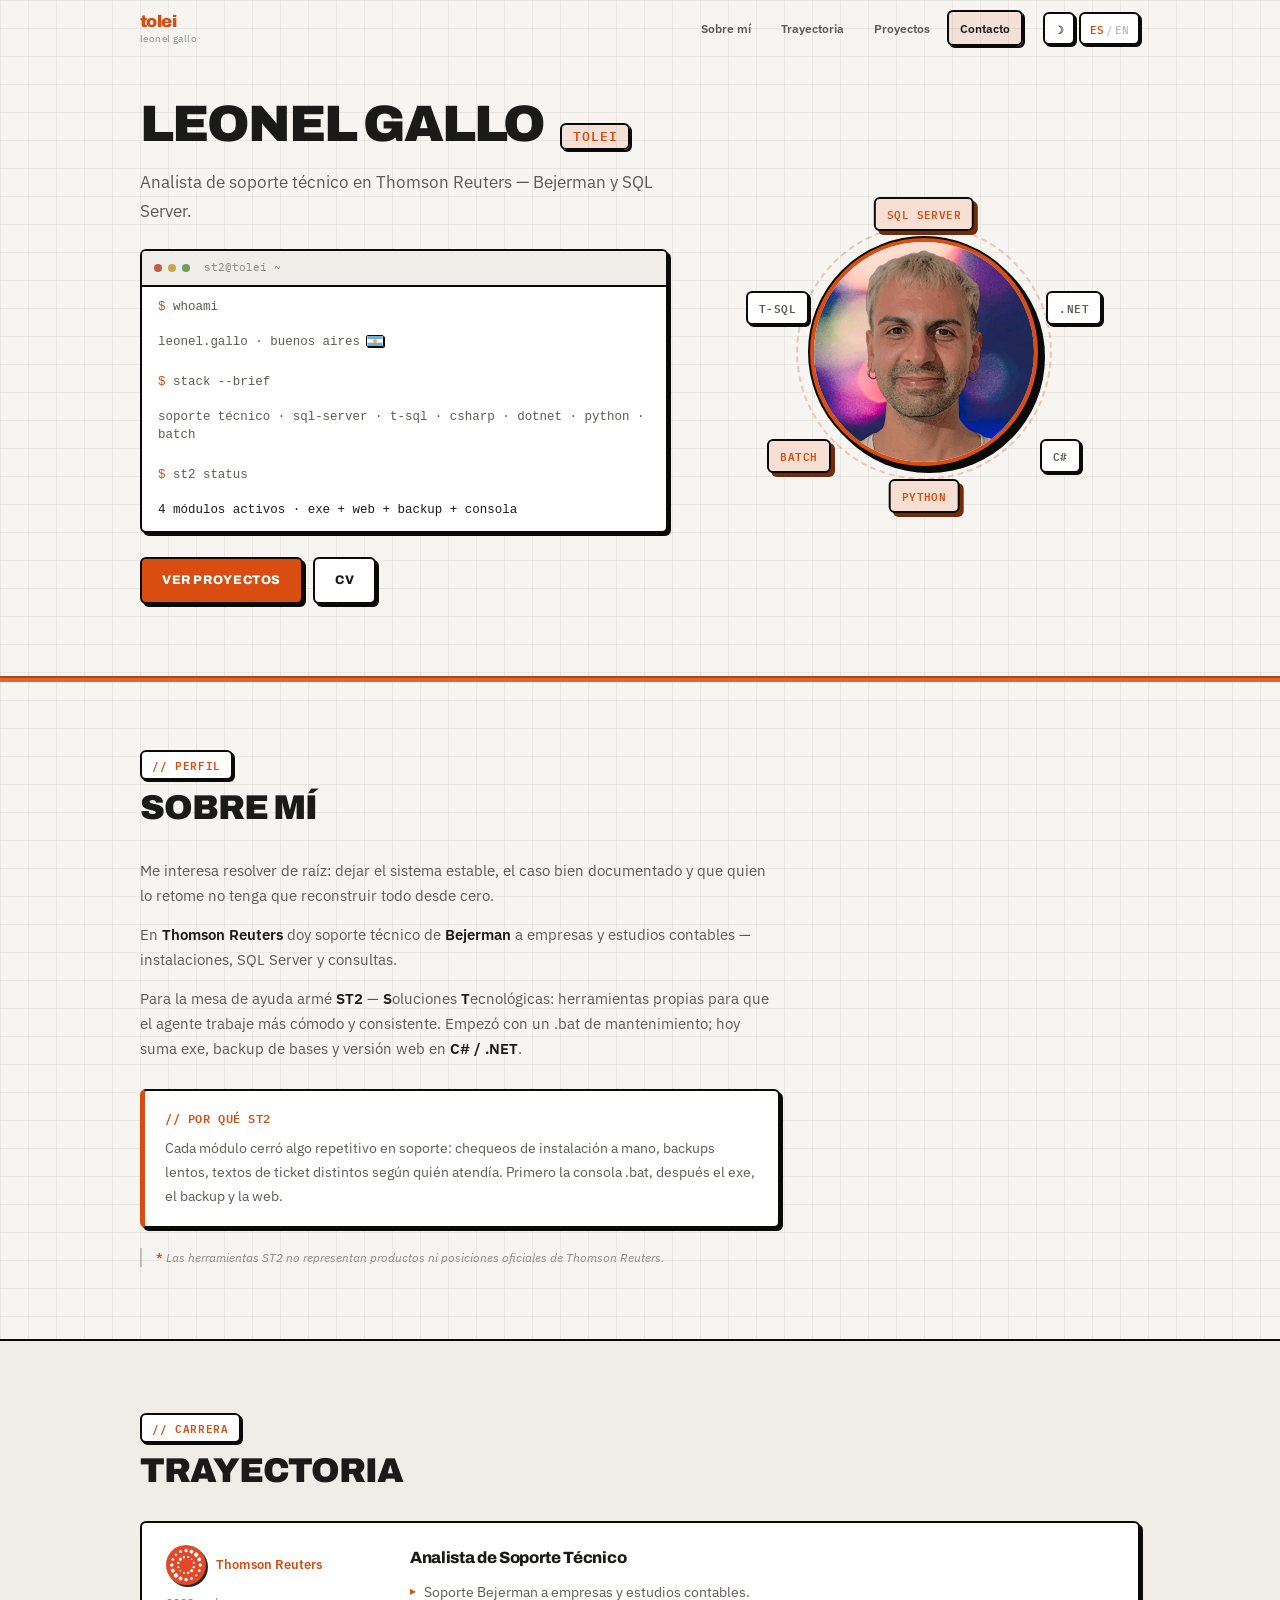
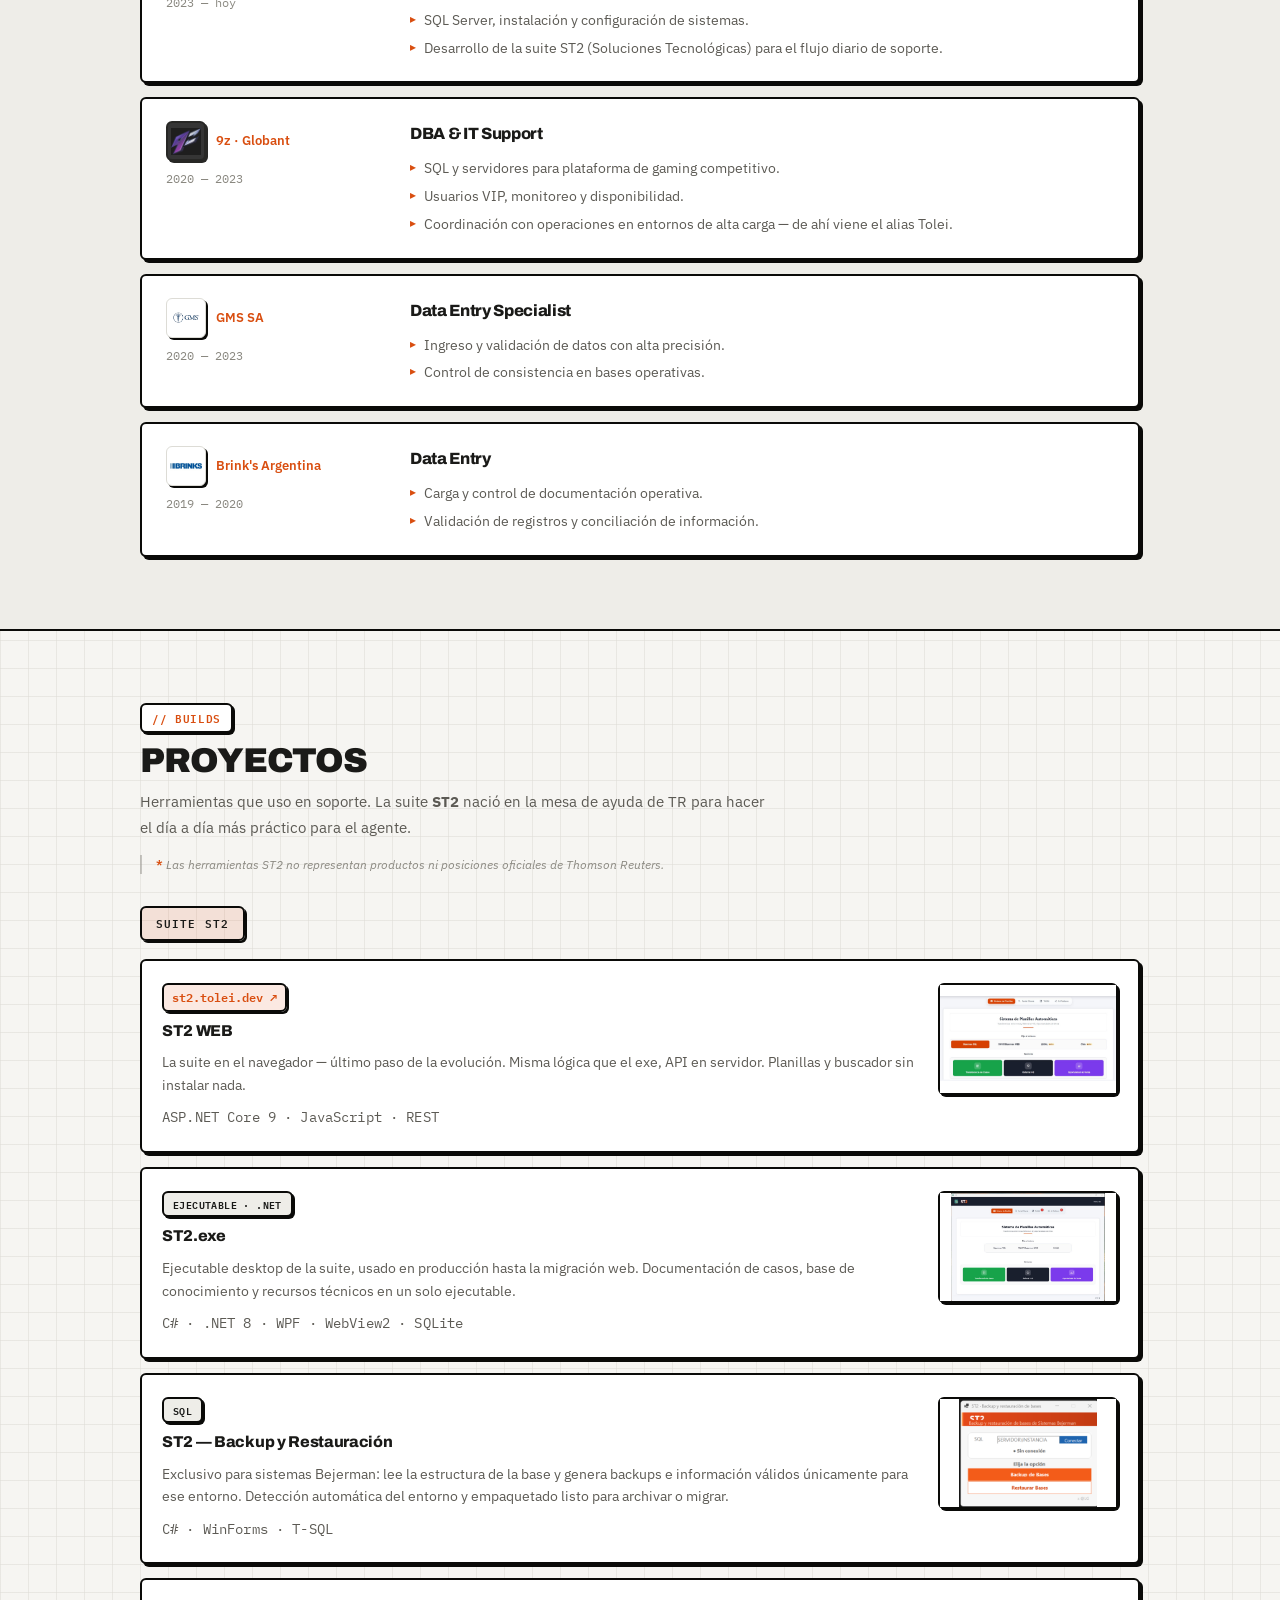
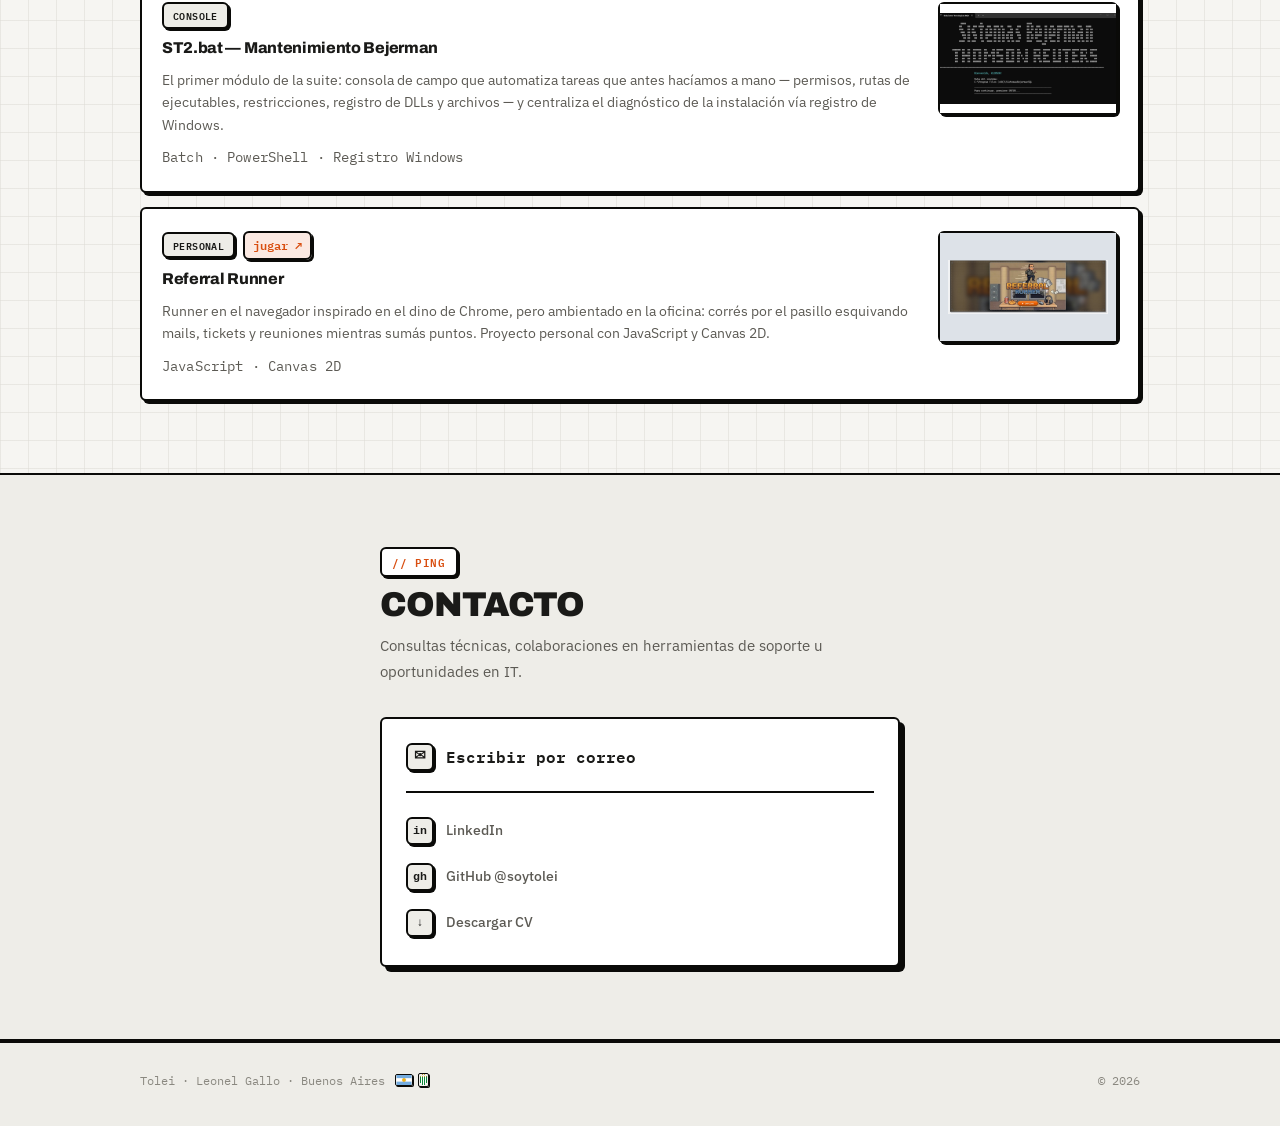
==== commit c1b49993: "Publicar CV bilingüe, copy de proyectos y GIF de ST2.bat optimizado. Incluye CV en inglés, textos ac" ====
--- a/index.html
+++ b/index.html
@@ -72,7 +72,7 @@
                     </div>
                     <div class="hero-actions">
                         <a href="#projects" class="btn btn-primary" data-i18n="hero_cta_projects">Ver proyectos</a>
-                        <a href="CV2026.pdf" class="btn btn-ghost" download data-i18n="hero_cta_cv">CV</a>
+                        <a href="CV2026.pdf" class="btn btn-ghost" download data-cv-link data-i18n="hero_cta_cv">CV</a>
                     </div>
                 </div>
                 <div class="hero-visual" aria-hidden="false">
@@ -249,7 +249,7 @@
                                 </div>
                                 <h4 data-i18n="proj_sbbackup_title">ST2 — Backup y Restauración</h4>
                             </div>
-                            <p data-i18n="proj_sbbackup_p1">Backup y restore de bases Bejerman con detección de entorno y empaquetado listo para archivar o migrar.</p>
+                            <p data-i18n="proj_sbbackup_p1">Exclusivo para sistemas Bejerman: lee la estructura de la base y genera backups e información válidos únicamente para ese entorno. Detección automática del entorno y empaquetado listo para archivar o migrar.</p>
                             <p class="work-stack">C# · WinForms · T-SQL</p>
                         </div>
                         <div class="work-thumb work-thumb--hover" tabindex="0" role="img" aria-label="ST2 Backup">
@@ -268,7 +268,7 @@
                                 </div>
                                 <h4 data-i18n="proj_st2bat_title">ST2.bat — Mantenimiento Bejerman</h4>
                             </div>
-                            <p data-i18n="proj_st2bat_p1">El primer módulo de la suite: consola de campo que detecta instalación por registro y centraliza diagnósticos que antes eran 15 pasos manuales.</p>
+                            <p data-i18n="proj_st2bat_p1">El primer módulo de la suite: consola de campo que automatiza tareas que antes hacíamos a mano — permisos, rutas de ejecutables, restricciones, registro de DLLs y archivos — y centraliza el diagnóstico de la instalación vía registro de Windows.</p>
                             <p class="work-stack">Batch · PowerShell · Registro Windows</p>
                         </div>
                         <div class="work-thumb work-thumb--hover" tabindex="0" role="img" aria-label="ST2.bat">
@@ -288,7 +288,7 @@
                                 </div>
                                 <h4 data-i18n="proj_game_title">Referral Runner</h4>
                             </div>
-                            <p data-i18n="proj_game_p1">Juego de plataforma en el navegador: corrés, esquivás obstáculos y sumás puntos. Hecho con JavaScript y Canvas 2D.</p>
+                            <p data-i18n="proj_game_p1">Runner en el navegador inspirado en el dino de Chrome, pero ambientado en la oficina: corrés por el pasillo esquivando mails, tickets y reuniones mientras sumás puntos. Proyecto personal con JavaScript y Canvas 2D.</p>
                             <p class="work-stack">JavaScript · Canvas 2D</p>
                         </div>
                         <a class="work-thumb work-thumb--hover work-thumb--game" href="https://referralrunner.tolei.dev" target="_blank" rel="noopener noreferrer" aria-label="Referral Runner">
@@ -313,12 +313,12 @@
                 <div class="contact-panel">
                     <a href="mailto:leord.gallo@gmail.com" class="contact-primary">
                         <span class="contact-icon" aria-hidden="true">✉</span>
-                        <span>leord.gallo@gmail.com</span>
+                        <span data-i18n="contact_email">Escribir por correo</span>
                     </a>
                     <ul class="contact-channels">
                         <li><a href="https://www.linkedin.com/in/l-gallo/" target="_blank" rel="noopener noreferrer"><span class="contact-icon" aria-hidden="true">in</span><span>LinkedIn</span></a></li>
                         <li><a href="https://github.com/soytolei" target="_blank" rel="noopener noreferrer"><span class="contact-icon" aria-hidden="true">gh</span><span>GitHub @soytolei</span></a></li>
-                        <li><a href="CV2026.pdf" download><span class="contact-icon" aria-hidden="true">↓</span><span data-i18n="cv_button">Descargar CV</span></a></li>
+                        <li><a href="CV2026.pdf" download data-cv-link><span class="contact-icon" aria-hidden="true">↓</span><span data-i18n="cv_button">Descargar CV</span></a></li>
                     </ul>
                 </div>
             </div>
